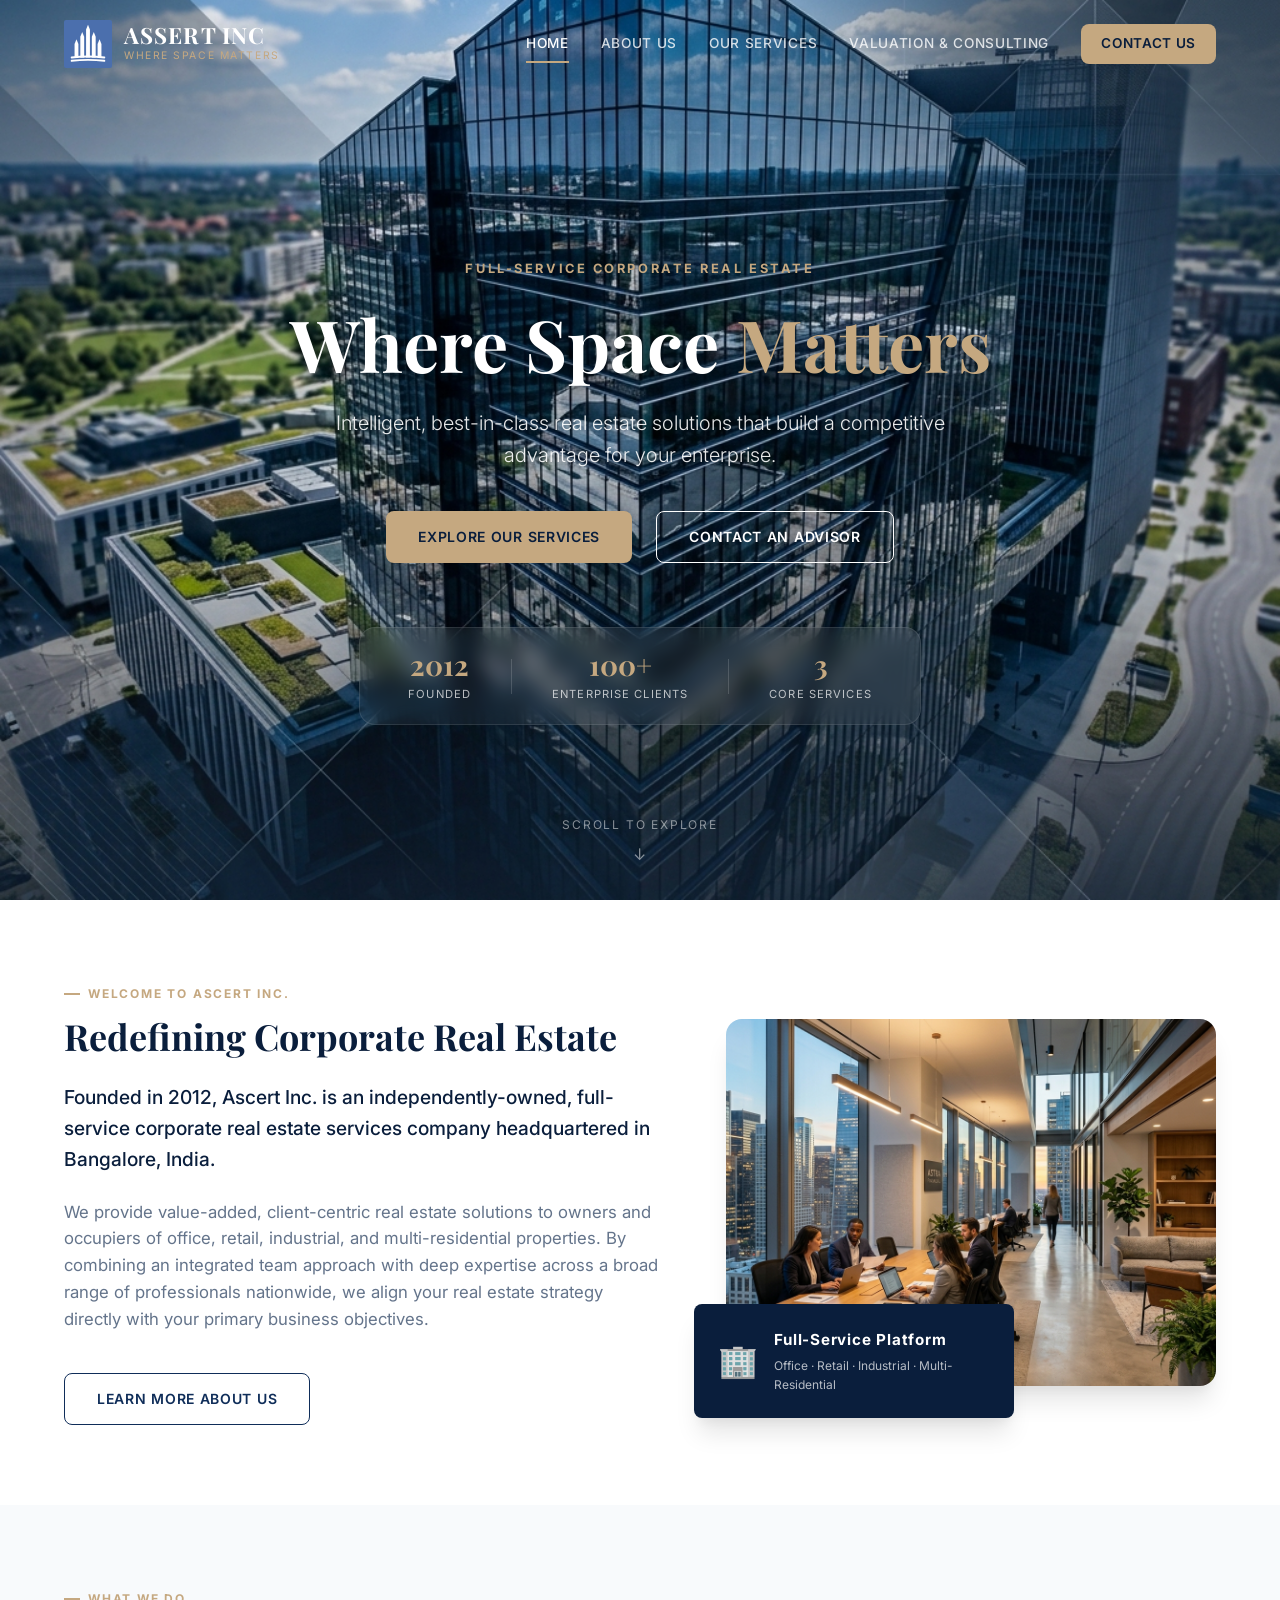
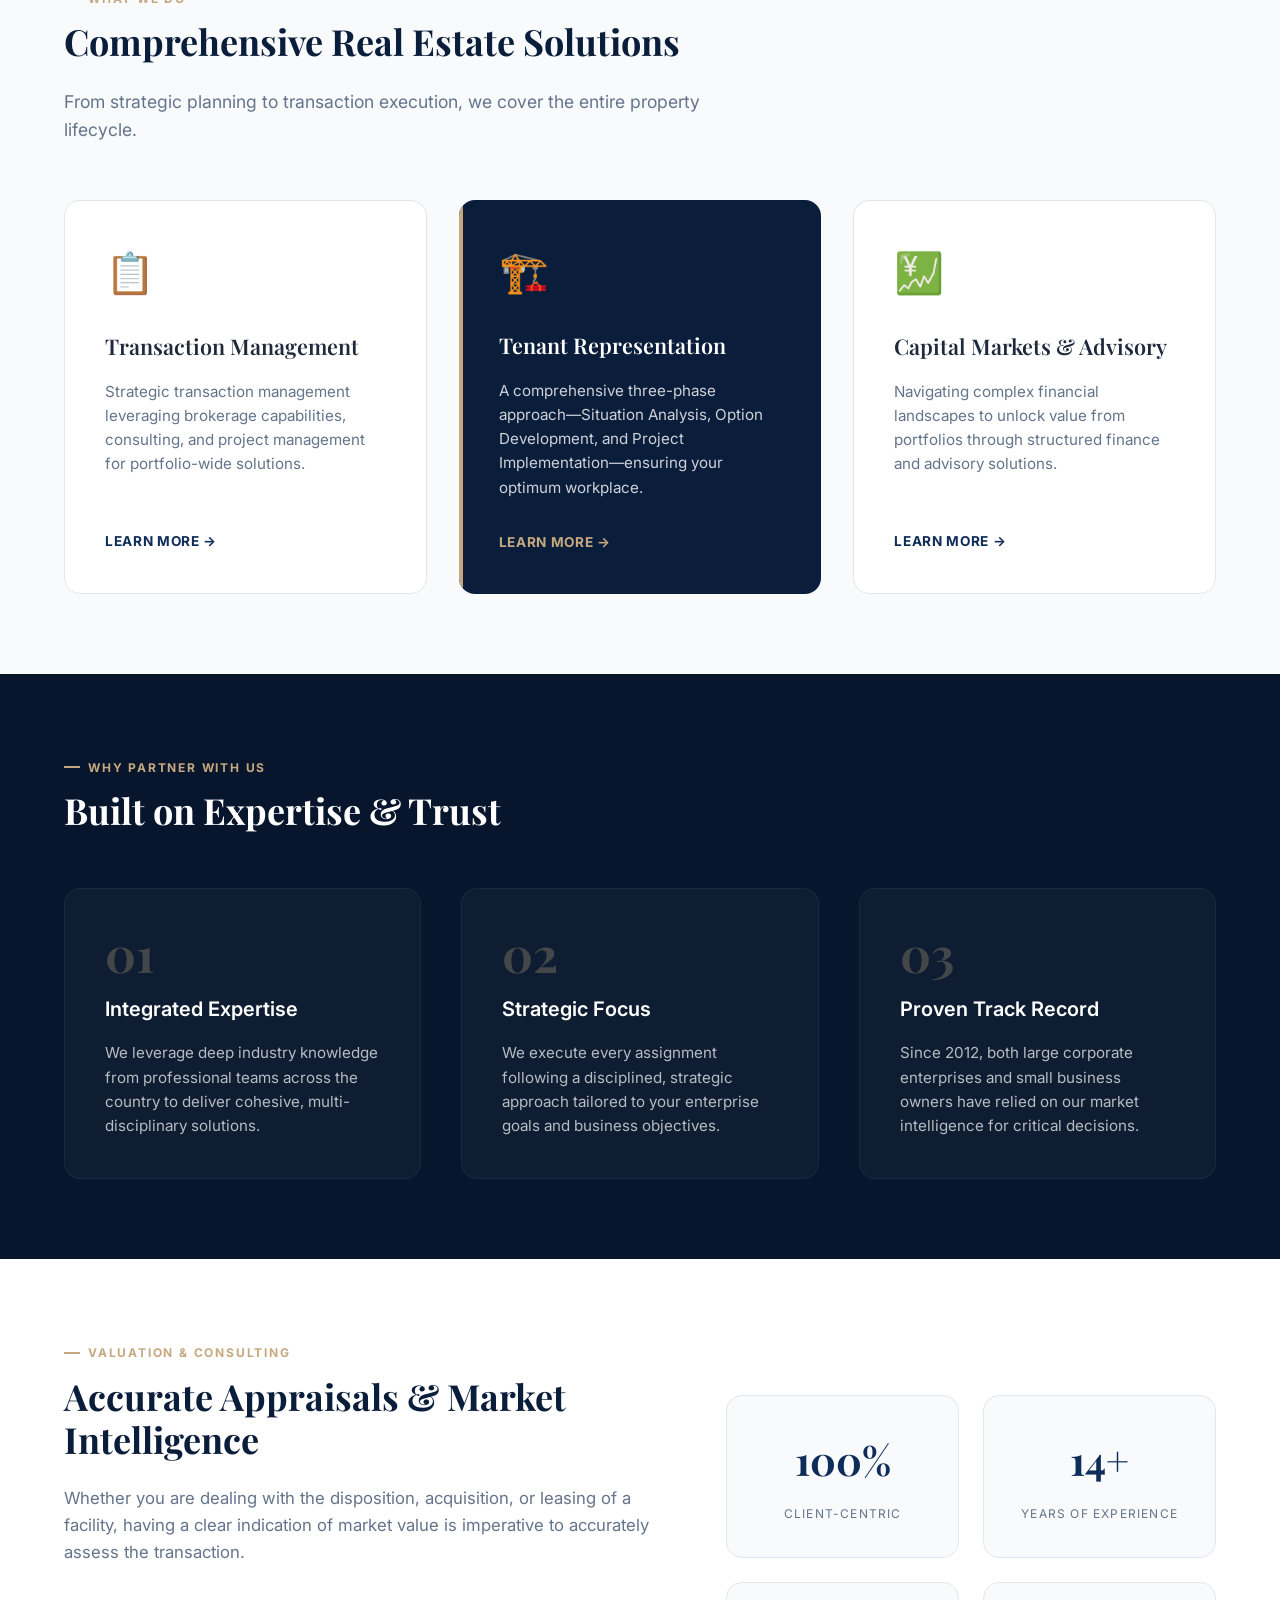
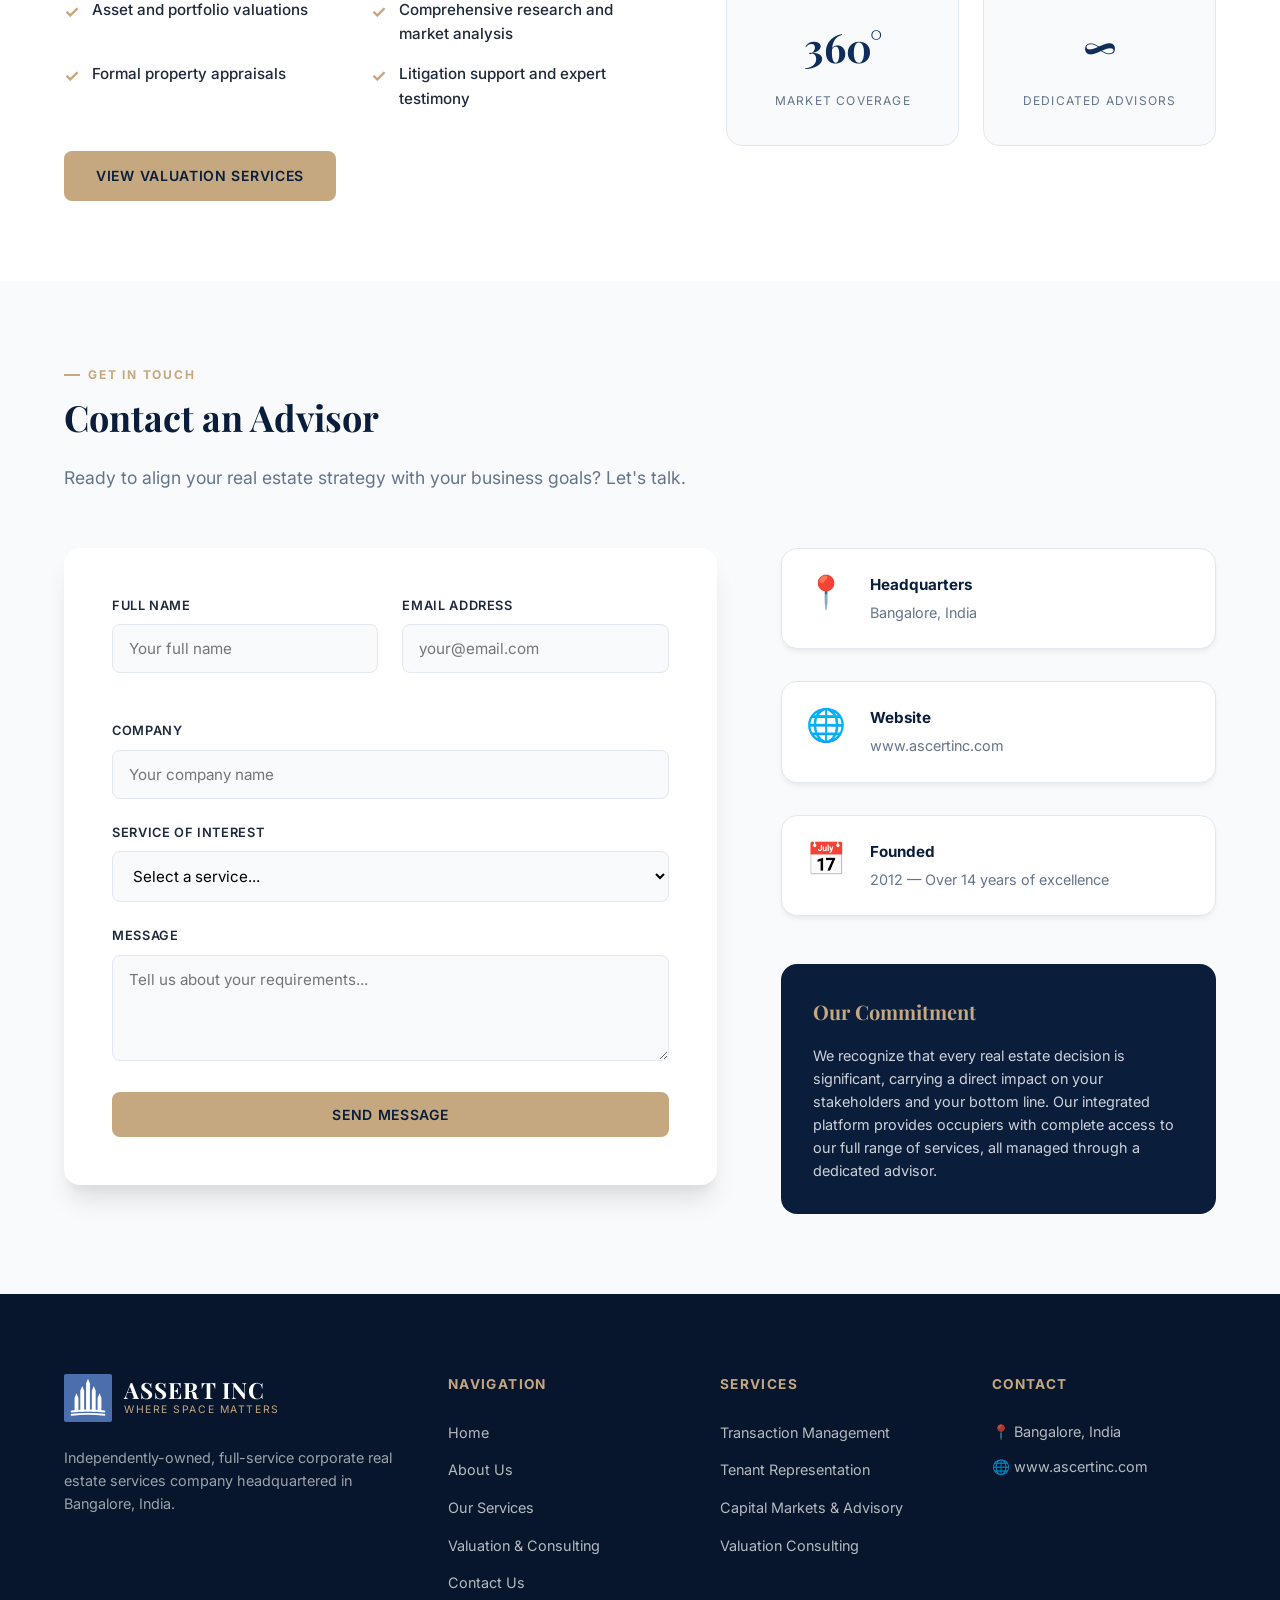
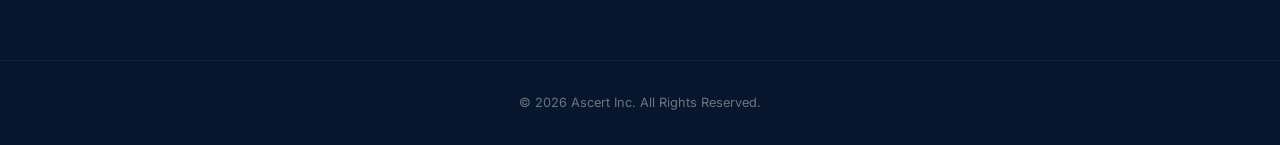
==== index.html @ 70f3fd97 "Add files via upload changes" ====
<!DOCTYPE html>
<html lang="en">
<head>
  <meta charset="UTF-8" />
  <meta name="viewport" content="width=device-width, initial-scale=1.0" />
  <title>Ascert Inc. | Where Space Matters</title>
  <meta name="description" content="Ascert Inc. is an independently-owned, full-service corporate real estate services company headquartered in Bangalore, India. Intelligent, best-in-class solutions for your enterprise." />
  <link rel="preconnect" href="https://fonts.googleapis.com" />
  <link rel="preconnect" href="https://fonts.gstatic.com" crossorigin />
  <link href="https://fonts.googleapis.com/css2?family=Inter:wght@300;400;500;600;700;800&family=Playfair+Display:wght@600;700&display=swap" rel="stylesheet" />
  <link rel="stylesheet" href="style.css" />
</head>
<body>

  <!-- ===== NAVBAR ===== -->
  <header class="navbar" id="navbar">
    <div class="nav-container">
      <a href="index.html" class="nav-logo">
        <div class="logo-icon">
          <svg viewBox="0 0 100 100" fill="none" xmlns="http://www.w3.org/2000/svg">
            <rect x="0" y="0" width="100" height="100" fill="#4B6FAD" rx="4"/>
            <path d="M 22,78 L 22,50 L 26,40 L 30,50 L 30,78 Z" fill="#FFFFFF" />
            <path d="M 34,78 L 34,35 L 38,25 L 42,35 L 42,78 Z" fill="#FFFFFF" />
            <path d="M 46,78 L 46,20 L 50,10 L 54,20 L 54,78 Z" fill="#FFFFFF" />
            <path d="M 58,78 L 58,35 L 62,25 L 66,35 L 66,78 Z" fill="#FFFFFF" />
            <path d="M 70,78 L 70,50 L 74,40 L 78,50 L 78,78 Z" fill="#FFFFFF" />
            <path d="M 16,78 Q 50,74 84,78" stroke="#FFFFFF" stroke-width="4" stroke-linecap="round" />
            <path d="M 16,85 Q 50,81 84,85" stroke="#FFFFFF" stroke-width="4" stroke-linecap="round" />
          </svg>
        </div>
        <div class="logo-text">
          <span class="logo-name">ASSERT INC</span>
          <span class="logo-tagline">Where Space Matters</span>
        </div>
      </a>

      <nav class="nav-links" id="nav-links">
        <a href="index.html" class="nav-link active">Home</a>
        <a href="about.html" class="nav-link">About Us</a>
        <a href="services.html" class="nav-link">Our Services</a>
        <a href="valuation.html" class="nav-link">Valuation & Consulting</a>
        <a href="#contact" class="nav-link nav-cta">Contact Us</a>
      </nav>

      <button class="hamburger" id="hamburger" aria-label="Toggle menu">
        <span></span><span></span><span></span>
      </button>
    </div>
  </header>

  <!-- ===== HERO ===== -->
  <section class="hero" id="home">
    <div class="hero-bg">
      <img src="hero_bg.png" alt="Modern office building" class="hero-img" />
      <div class="hero-overlay"></div>
    </div>
    <div class="hero-content">
      <span class="hero-badge">Full-Service Corporate Real Estate</span>
      <h1 class="hero-headline">Where Space <span class="accent">Matters</span></h1>
      <p class="hero-sub">Intelligent, best-in-class real estate solutions that build a competitive advantage for your enterprise.</p>
      <div class="hero-actions">
        <a href="services.html" class="btn btn-primary">Explore Our Services</a>
        <a href="#contact" class="btn btn-ghost">Contact an Advisor</a>
      </div>
      <div class="hero-stats">
        <div class="stat"><span class="stat-num">2012</span><span class="stat-label">Founded</span></div>
        <div class="stat-divider"></div>
        <div class="stat"><span class="stat-num">100+</span><span class="stat-label">Enterprise Clients</span></div>
        <div class="stat-divider"></div>
        <div class="stat"><span class="stat-num">3</span><span class="stat-label">Core Services</span></div>
      </div>
    </div>
    <div class="hero-scroll-indicator">
      <span>Scroll to explore</span>
      <div class="scroll-arrow">↓</div>
    </div>
  </section>

  <!-- ===== WELCOME STRIP ===== -->
  <section class="welcome-strip">
    <div class="container">
      <div class="welcome-grid">
        <div class="welcome-text">
          <span class="section-badge">Welcome to Ascert Inc.</span>
          <h2 class="section-title">Redefining Corporate Real Estate</h2>
          <p>Founded in 2012, Ascert Inc. is an independently-owned, full-service corporate real estate services company headquartered in Bangalore, India.</p>
          <p>We provide value-added, client-centric real estate solutions to owners and occupiers of office, retail, industrial, and multi-residential properties. By combining an integrated team approach with deep expertise across a broad range of professionals nationwide, we align your real estate strategy directly with your primary business objectives.</p>
          <a href="about.html" class="btn btn-outline">Learn More About Us</a>
        </div>
        <div class="welcome-visual">
          <img src="about_bg.png" alt="Premium office workspace" class="welcome-img" />
          <div class="welcome-card">
            <div class="welcome-card-icon">🏢</div>
            <div>
              <strong>Full-Service Platform</strong>
              <p>Office · Retail · Industrial · Multi-Residential</p>
            </div>
          </div>
        </div>
      </div>
    </div>
  </section>

  <!-- ===== SERVICES OVERVIEW ===== -->
  <section class="services-overview">
    <div class="container">
      <div class="section-header">
        <span class="section-badge">What We Do</span>
        <h2 class="section-title">Comprehensive Real Estate Solutions</h2>
        <p class="section-desc">From strategic planning to transaction execution, we cover the entire property lifecycle.</p>
      </div>
      <div class="services-grid">
        <div class="service-card" data-index="1">
          <div class="service-icon">📋</div>
          <h3>Transaction Management</h3>
          <p>Strategic transaction management leveraging brokerage capabilities, consulting, and project management for portfolio-wide solutions.</p>
          <a href="services.html#transaction" class="card-link">Learn More →</a>
        </div>
        <div class="service-card featured" data-index="2">
          <div class="service-icon">🏗️</div>
          <h3>Tenant Representation</h3>
          <p>A comprehensive three-phase approach—Situation Analysis, Option Development, and Project Implementation—ensuring your optimum workplace.</p>
          <a href="services.html#tenant" class="card-link">Learn More →</a>
        </div>
        <div class="service-card" data-index="3">
          <div class="service-icon">💹</div>
          <h3>Capital Markets & Advisory</h3>
          <p>Navigating complex financial landscapes to unlock value from portfolios through structured finance and advisory solutions.</p>
          <a href="services.html#capital" class="card-link">Learn More →</a>
        </div>
      </div>
    </div>
  </section>

  <!-- ===== WHY US ===== -->
  <section class="why-us">
    <div class="container">
      <div class="section-header light">
        <span class="section-badge inverted">Why Partner With Us</span>
        <h2 class="section-title light">Built on Expertise & Trust</h2>
      </div>
      <div class="pillars-grid">
        <div class="pillar">
          <div class="pillar-number">01</div>
          <h3>Integrated Expertise</h3>
          <p>We leverage deep industry knowledge from professional teams across the country to deliver cohesive, multi-disciplinary solutions.</p>
        </div>
        <div class="pillar">
          <div class="pillar-number">02</div>
          <h3>Strategic Focus</h3>
          <p>We execute every assignment following a disciplined, strategic approach tailored to your enterprise goals and business objectives.</p>
        </div>
        <div class="pillar">
          <div class="pillar-number">03</div>
          <h3>Proven Track Record</h3>
          <p>Since 2012, both large corporate enterprises and small business owners have relied on our market intelligence for critical decisions.</p>
        </div>
      </div>
    </div>
  </section>

  <!-- ===== VALUATION TEASER ===== -->
  <section class="valuation-teaser">
    <div class="container">
      <div class="valuation-inner">
        <div class="valuation-content">
          <span class="section-badge">Valuation & Consulting</span>
          <h2 class="section-title">Accurate Appraisals & Market Intelligence</h2>
          <p>Whether you are dealing with the disposition, acquisition, or leasing of a facility, having a clear indication of market value is imperative to accurately assess the transaction.</p>
          <ul class="check-list">
            <li>Asset and portfolio valuations</li>
            <li>Comprehensive research and market analysis</li>
            <li>Formal property appraisals</li>
            <li>Litigation support and expert testimony</li>
          </ul>
          <a href="valuation.html" class="btn btn-primary">View Valuation Services</a>
        </div>
        <div class="valuation-metrics">
          <div class="metric-card"><span class="metric-val">100%</span><span class="metric-lbl">Client-Centric</span></div>
          <div class="metric-card"><span class="metric-val">14+</span><span class="metric-lbl">Years of Experience</span></div>
          <div class="metric-card"><span class="metric-val">360°</span><span class="metric-lbl">Market Coverage</span></div>
          <div class="metric-card"><span class="metric-val">∞</span><span class="metric-lbl">Dedicated Advisors</span></div>
        </div>
      </div>
    </div>
  </section>

  <!-- ===== CONTACT ===== -->
  <section class="contact" id="contact">
    <div class="container">
      <div class="section-header">
        <span class="section-badge">Get In Touch</span>
        <h2 class="section-title">Contact an Advisor</h2>
        <p class="section-desc">Ready to align your real estate strategy with your business goals? Let's talk.</p>
      </div>
      <div class="contact-grid">
        <form class="contact-form" id="contact-form">
          <div class="form-row">
            <div class="form-group">
              <label for="name">Full Name</label>
              <input type="text" id="name" name="name" placeholder="Your full name" required />
            </div>
            <div class="form-group">
              <label for="email">Email Address</label>
              <input type="email" id="email" name="email" placeholder="your@email.com" required />
            </div>
          </div>
          <div class="form-group">
            <label for="company">Company</label>
            <input type="text" id="company" name="company" placeholder="Your company name" />
          </div>
          <div class="form-group">
            <label for="service">Service of Interest</label>
            <select id="service" name="service">
              <option value="">Select a service...</option>
              <option>Transaction Management</option>
              <option>Tenant Representation</option>
              <option>Capital Markets & Advisory</option>
              <option>Valuation & Consulting</option>
            </select>
          </div>
          <div class="form-group">
            <label for="message">Message</label>
            <textarea id="message" name="message" rows="4" placeholder="Tell us about your requirements..."></textarea>
          </div>
          <button type="submit" class="btn btn-primary full-width">Send Message</button>
        </form>
        <div class="contact-info">
          <div class="info-card">
            <div class="info-icon">📍</div>
            <div>
              <strong>Headquarters</strong>
              <p>Bangalore, India</p>
            </div>
          </div>
          <div class="info-card">
            <div class="info-icon">🌐</div>
            <div>
              <strong>Website</strong>
              <p>www.ascertinc.com</p>
            </div>
          </div>
          <div class="info-card">
            <div class="info-icon">📅</div>
            <div>
              <strong>Founded</strong>
              <p>2012 — Over 14 years of excellence</p>
            </div>
          </div>
          <div class="contact-philosophy">
            <h3>Our Commitment</h3>
            <p>We recognize that every real estate decision is significant, carrying a direct impact on your stakeholders and your bottom line. Our integrated platform provides occupiers with complete access to our full range of services, all managed through a dedicated advisor.</p>
          </div>
        </div>
      </div>
    </div>
  </section>

  <!-- ===== FOOTER ===== -->
  <footer class="footer">
    <div class="footer-top">
      <div class="container">
        <div class="footer-grid">
          <div class="footer-brand">
            <div class="nav-logo">
              <div class="logo-icon">
                <svg viewBox="0 0 100 100" fill="none" xmlns="http://www.w3.org/2000/svg">
                  <rect x="0" y="0" width="100" height="100" fill="#4B6FAD" rx="4"/>
                  <path d="M 22,78 L 22,50 L 26,40 L 30,50 L 30,78 Z" fill="#FFFFFF" />
                  <path d="M 34,78 L 34,35 L 38,25 L 42,35 L 42,78 Z" fill="#FFFFFF" />
                  <path d="M 46,78 L 46,20 L 50,10 L 54,20 L 54,78 Z" fill="#FFFFFF" />
                  <path d="M 58,78 L 58,35 L 62,25 L 66,35 L 66,78 Z" fill="#FFFFFF" />
                  <path d="M 70,78 L 70,50 L 74,40 L 78,50 L 78,78 Z" fill="#FFFFFF" />
                  <path d="M 16,78 Q 50,74 84,78" stroke="#FFFFFF" stroke-width="4" stroke-linecap="round" />
                  <path d="M 16,85 Q 50,81 84,85" stroke="#FFFFFF" stroke-width="4" stroke-linecap="round" />
                </svg>
              </div>
              <div class="logo-text">
                <span class="logo-name">ASSERT INC</span>
                <span class="logo-tagline">Where Space Matters</span>
              </div>
            </div>
            <p class="footer-desc">Independently-owned, full-service corporate real estate services company headquartered in Bangalore, India.</p>
          </div>
          <div class="footer-nav">
            <h4>Navigation</h4>
            <ul>
              <li><a href="index.html">Home</a></li>
              <li><a href="about.html">About Us</a></li>
              <li><a href="services.html">Our Services</a></li>
              <li><a href="valuation.html">Valuation & Consulting</a></li>
              <li><a href="#contact">Contact Us</a></li>
            </ul>
          </div>
          <div class="footer-services">
            <h4>Services</h4>
            <ul>
              <li><a href="services.html#transaction">Transaction Management</a></li>
              <li><a href="services.html#tenant">Tenant Representation</a></li>
              <li><a href="services.html#capital">Capital Markets & Advisory</a></li>
              <li><a href="valuation.html">Valuation Consulting</a></li>
            </ul>
          </div>
          <div class="footer-contact">
            <h4>Contact</h4>
            <p>📍 Bangalore, India</p>
            <p>🌐 www.ascertinc.com</p>
          </div>
        </div>
      </div>
    </div>
    <div class="footer-bottom">
      <div class="container">
        <p>© 2026 Ascert Inc. All Rights Reserved.</p>
      </div>
    </div>
  </footer>

  <script src="script.js"></script>
</body>
</html>
---- style.css ----
/* ==========================================================================
   ASCERT INC. - CSS DESIGN SYSTEM & LAYOUT
   ========================================================================== */

/* --- CSS VARIABLES & TOKENS --- */
:root {
  --font-primary: 'Inter', -apple-system, BlinkMacSystemFont, 'Segoe UI', Roboto, sans-serif;
  --font-secondary: 'Playfair Display', Georgia, serif;
  
  /* Color Palette */
  --color-primary: #0F2D59;       /* Deep Trust Navy */
  --color-primary-dark: #0A1E3C;  /* Dark Space Navy */
  --color-primary-light: #1A3E70; /* Active Slate Blue */
  --color-accent: #C5A880;        /* Premium Champagne Gold */
  --color-accent-hover: #B4966E;  /* Darker Gold Hover */
  --color-text-dark: #1E293B;     /* Charcoal for High Contrast text */
  --color-text-muted: #64748B;    /* Muted Slate Grey for body text */
  --color-bg-light: #F8FAFC;      /* Clean Off-white */
  --color-bg-dark: #07162C;       /* Ultra-Dark Navy for Footer/Pillars */
  --color-border: #E2E8F0;        /* Soft Divider */
  --color-white: #FFFFFF;
  --color-success: #10B981;
  
  /* Spacing */
  --spacing-xs: 0.5rem;
  --spacing-sm: 1rem;
  --spacing-md: 1.5rem;
  --spacing-lg: 3rem;
  --spacing-xl: 5rem;
  --spacing-xxl: 8rem;
  
  /* Styling Tokens */
  --border-radius: 8px;
  --border-radius-lg: 16px;
  --transition-smooth: all 0.4s cubic-bezier(0.16, 1, 0.3, 1);
  --transition-fast: all 0.2s ease;
  --shadow-sm: 0 4px 6px -1px rgba(0, 0, 0, 0.05), 0 2px 4px -1px rgba(0, 0, 0, 0.03);
  --shadow-md: 0 10px 15px -3px rgba(0, 0, 0, 0.05), 0 4px 6px -2px rgba(0, 0, 0, 0.02);
  --shadow-lg: 0 20px 25px -5px rgba(0, 0, 0, 0.1), 0 10px 10px -5px rgba(0, 0, 0, 0.04);
}

/* --- RESET & BASIC STYLES --- */
*, *::before, *::after {
  box-sizing: border-box;
  margin: 0;
  padding: 0;
}

html {
  scroll-behavior: smooth;
  font-size: 16px;
}

body {
  font-family: var(--font-primary);
  color: var(--color-text-dark);
  background-color: var(--color-white);
  line-height: 1.6;
  -webkit-font-smoothing: antialiased;
  -moz-osx-font-smoothing: grayscale;
}

a {
  color: inherit;
  text-decoration: none;
  transition: var(--transition-fast);
}

img {
  max-width: 100%;
  display: block;
  object-fit: cover;
}

ul, ol {
  list-style: none;
}

button, input, select, textarea {
  font-family: inherit;
  font-size: inherit;
  border: none;
  outline: none;
  background: none;
}

/* --- GLOBAL UTILITIES & REUSABLE LAYOUTS --- */
.container {
  width: 100%;
  max-width: 1200px;
  margin-left: auto;
  margin-right: auto;
  padding-left: 1.5rem;
  padding-right: 1.5rem;
}

.container.narrow {
  max-width: 800px;
}

.section-badge {
  display: inline-block;
  font-size: 0.75rem;
  font-weight: 700;
  text-transform: uppercase;
  letter-spacing: 0.15em;
  color: var(--color-accent);
  margin-bottom: 0.75rem;
  position: relative;
  padding-left: 1.5rem;
}

.section-badge::before {
  content: "";
  position: absolute;
  left: 0;
  top: 50%;
  transform: translateY(-50%);
  width: 1rem;
  height: 2px;
  background-color: var(--color-accent);
}

.section-badge.inverted {
  color: var(--color-accent);
}

.section-badge.inverted::before {
  background-color: var(--color-accent);
}

.section-title {
  font-family: var(--font-secondary);
  font-size: 2.25rem;
  font-weight: 700;
  color: var(--color-primary-dark);
  line-height: 1.2;
  margin-bottom: 1.5rem;
}

.section-title.light {
  color: var(--color-white);
}

.section-desc {
  font-size: 1.1rem;
  color: var(--color-text-muted);
  max-width: 700px;
  margin-bottom: 3rem;
}

.section-header {
  margin-bottom: 3.5rem;
}

.section-header.center {
  text-align: center;
}

.section-header.center .section-badge {
  padding-left: 0;
}

.section-header.center .section-badge::before {
  display: none;
}

/* --- BUTTONS --- */
.btn {
  display: inline-flex;
  align-items: center;
  justify-content: center;
  padding: 0.875rem 2rem;
  font-size: 0.875rem;
  font-weight: 600;
  letter-spacing: 0.05em;
  text-transform: uppercase;
  border-radius: var(--border-radius);
  transition: var(--transition-smooth);
  cursor: pointer;
  white-space: nowrap;
}

.btn-primary {
  background-color: var(--color-accent);
  color: var(--color-primary-dark);
}

.btn-primary:hover {
  background-color: var(--color-accent-hover);
  transform: translateY(-2px);
  box-shadow: 0 4px 12px rgba(197, 168, 128, 0.3);
}

.btn-ghost {
  border: 1px solid var(--color-white);
  color: var(--color-white);
  backdrop-filter: blur(4px);
}

.btn-ghost:hover {
  background-color: var(--color-white);
  color: var(--color-primary-dark);
  transform: translateY(-2px);
}

.btn-outline {
  border: 1px solid var(--color-primary);
  color: var(--color-primary);
}

.btn-outline:hover {
  background-color: var(--color-primary);
  color: var(--color-white);
  transform: translateY(-2px);
}

.btn.full-width {
  width: 100%;
}

/* --- HEADER & NAVIGATION --- */
.navbar {
  position: fixed;
  top: 0;
  left: 0;
  width: 100%;
  z-index: 1000;
  background-color: transparent;
  transition: var(--transition-smooth);
  padding: 1.25rem 0;
}

.navbar.scrolled {
  background-color: rgba(15, 45, 89, 0.95);
  backdrop-filter: blur(10px);
  box-shadow: var(--shadow-md);
  padding: 0.85rem 0;
}

.nav-container {
  display: flex;
  justify-content: space-between;
  align-items: center;
  max-width: 1200px;
  margin: 0 auto;
  padding: 0 1.5rem;
}

.nav-logo {
  display: flex;
  align-items: center;
  gap: 0.75rem;
  color: var(--color-white);
}

.logo-img {
  height: 44px;
  width: auto;
  object-fit: contain;
  display: block;
  transition: var(--transition-smooth);
  border-radius: 4px;
}

.navbar.scrolled .logo-img {
  height: 38px;
}

.logo-icon {
  display: flex;
  align-items: center;
}

.logo-icon svg {
  width: 48px;
  height: 48px;
  display: block;
  transition: var(--transition-smooth);
}

.navbar.scrolled .logo-icon svg {
  width: 40px;
  height: 40px;
}

.logo-text {
  display: flex;
  flex-direction: column;
}

.logo-name {
  font-family: var(--font-secondary);
  font-size: 1.4rem;
  font-weight: 700;
  letter-spacing: 0.05em;
  line-height: 1.1;
}

.logo-tagline {
  font-size: 0.65rem;
  text-transform: uppercase;
  letter-spacing: 0.15em;
  color: var(--color-accent);
}

.nav-links {
  display: flex;
  align-items: center;
  gap: 2rem;
}

.nav-link {
  color: rgba(255, 255, 255, 0.8);
  font-size: 0.85rem;
  font-weight: 500;
  letter-spacing: 0.05em;
  text-transform: uppercase;
  position: relative;
  padding: 0.5rem 0;
}

.nav-link:hover, .nav-link.active {
  color: var(--color-white);
}

.nav-link::after {
  content: "";
  position: absolute;
  bottom: 0;
  left: 0;
  width: 0;
  height: 2px;
  background-color: var(--color-accent);
  transition: var(--transition-fast);
}

.nav-link:hover::after, .nav-link.active::after {
  width: 100%;
}

.nav-link.nav-cta {
  background-color: var(--color-accent);
  color: var(--color-primary-dark);
  padding: 0.6rem 1.25rem;
  border-radius: var(--border-radius);
  font-weight: 600;
  transition: var(--transition-smooth);
}

.nav-link.nav-cta::after {
  display: none;
}

.nav-link.nav-cta:hover {
  background-color: var(--color-accent-hover);
  color: var(--color-primary-dark);
  transform: translateY(-1px);
}

.hamburger {
  display: none;
  flex-direction: column;
  gap: 6px;
  cursor: pointer;
  z-index: 1001;
}

.hamburger span {
  display: block;
  width: 25px;
  height: 2px;
  background-color: var(--color-white);
  transition: var(--transition-fast);
}

/* --- HERO SECTION --- */
.hero {
  position: relative;
  height: 100vh;
  min-height: 700px;
  display: flex;
  align-items: center;
  color: var(--color-white);
  padding-top: 80px;
  overflow: hidden;
}

.hero-bg {
  position: absolute;
  top: 0;
  left: 0;
  width: 100%;
  height: 100%;
  z-index: -2;
}

.hero-img {
  width: 100%;
  height: 100%;
  object-fit: cover;
  animation: slowZoom 20s infinite alternate;
}

.hero-overlay {
  position: absolute;
  top: 0;
  left: 0;
  width: 100%;
  height: 100%;
  background: linear-gradient(135deg, rgba(7, 22, 44, 0.45) 0%, rgba(15, 45, 89, 0.3) 100%);
  z-index: -1;
}

.hero-content {
  max-width: 800px;
  margin: 0 auto;
  padding: 0 1.5rem;
  text-align: center;
  z-index: 2;
}

.hero-badge {
  display: inline-block;
  font-size: 0.8rem;
  font-weight: 700;
  text-transform: uppercase;
  letter-spacing: 0.2em;
  color: var(--color-accent);
  margin-bottom: 1.5rem;
  animation: fadeInUp 1s ease forwards;
}

.hero-headline {
  font-family: var(--font-secondary);
  font-size: 4.5rem;
  font-weight: 700;
  line-height: 1.1;
  margin-bottom: 1.5rem;
  animation: fadeInUp 1s ease 0.2s forwards;
  opacity: 0;
  text-shadow: 0 4px 12px rgba(0, 0, 0, 0.5);
}

.hero-headline .accent {
  color: var(--color-accent);
}

.hero-sub {
  font-size: 1.25rem;
  font-weight: 300;
  line-height: 1.6;
  max-width: 650px;
  margin: 0 auto 2.5rem;
  color: rgba(255, 255, 255, 0.9);
  animation: fadeInUp 1s ease 0.4s forwards;
  opacity: 0;
  text-shadow: 0 2px 8px rgba(0, 0, 0, 0.5);
}

.hero-actions {
  display: flex;
  gap: 1.5rem;
  justify-content: center;
  animation: fadeInUp 1s ease 0.6s forwards;
  opacity: 0;
  margin-bottom: 4rem;
}

.hero-stats {
  display: inline-flex;
  align-items: center;
  gap: 2.5rem;
  background-color: rgba(255, 255, 255, 0.05);
  border: 1px solid rgba(255, 255, 255, 0.1);
  padding: 1.25rem 3rem;
  border-radius: var(--border-radius-lg);
  backdrop-filter: blur(10px);
  animation: fadeInUp 1s ease 0.8s forwards;
  opacity: 0;
}

.stat {
  display: flex;
  flex-direction: column;
  align-items: center;
}

.stat-num {
  font-family: var(--font-secondary);
  font-size: 1.75rem;
  font-weight: 700;
  color: var(--color-accent);
  line-height: 1.2;
}

.stat-label {
  font-size: 0.7rem;
  text-transform: uppercase;
  letter-spacing: 0.1em;
  color: rgba(255, 255, 255, 0.7);
  margin-top: 0.25rem;
}

.stat-divider {
  width: 1px;
  height: 35px;
  background-color: rgba(255, 255, 255, 0.15);
}

.hero-scroll-indicator {
  position: absolute;
  bottom: 2rem;
  left: 50%;
  transform: translateX(-50%);
  display: flex;
  flex-direction: column;
  align-items: center;
  gap: 0.5rem;
  font-size: 0.75rem;
  text-transform: uppercase;
  letter-spacing: 0.15em;
  color: rgba(255, 255, 255, 0.5);
  z-index: 2;
}

.scroll-arrow {
  animation: bounce 2s infinite;
  font-size: 1rem;
}

/* --- WELCOME / INTRODUCTION STRIP --- */
.welcome-strip {
  padding: var(--spacing-xl) 0;
  background-color: var(--color-white);
  position: relative;
  overflow: hidden;
}

.welcome-grid {
  display: grid;
  grid-template-columns: 1.1fr 0.9fr;
  gap: 4rem;
  align-items: center;
}

.welcome-text p {
  font-size: 1.05rem;
  color: var(--color-text-muted);
  margin-bottom: 1.5rem;
}

.welcome-text p:first-of-type {
  font-size: 1.2rem;
  color: var(--color-primary-dark);
  font-weight: 500;
  line-height: 1.6;
}

.welcome-text .btn {
  margin-top: 1rem;
}

.welcome-visual {
  position: relative;
  border-radius: var(--border-radius-lg);
  overflow: visible;
  box-shadow: var(--shadow-lg);
}

.welcome-img {
  width: 100%;
  border-radius: var(--border-radius-lg);
  aspect-ratio: 4/3;
  object-fit: cover;
}

.welcome-card {
  position: absolute;
  bottom: -2rem;
  left: -2rem;
  background-color: var(--color-primary-dark);
  color: var(--color-white);
  padding: 1.5rem;
  border-radius: var(--border-radius);
  display: flex;
  align-items: center;
  gap: 1rem;
  box-shadow: var(--shadow-lg);
  max-width: 320px;
}

.welcome-card-icon {
  font-size: 2rem;
  color: var(--color-accent);
}

.welcome-card strong {
  display: block;
  font-size: 0.95rem;
  letter-spacing: 0.05em;
  margin-bottom: 0.25rem;
}

.welcome-card p {
  font-size: 0.75rem;
  color: rgba(255, 255, 255, 0.7);
}

/* --- SERVICES OVERVIEW SECTION --- */
.services-overview {
  padding: var(--spacing-xl) 0;
  background-color: var(--color-bg-light);
}

.services-grid {
  display: grid;
  grid-template-columns: repeat(3, 1fr);
  gap: 2rem;
}

.service-card {
  background-color: var(--color-white);
  border: 1px solid var(--color-border);
  border-radius: var(--border-radius-lg);
  padding: 2.5rem;
  transition: var(--transition-smooth);
  position: relative;
  overflow: hidden;
  display: flex;
  flex-direction: column;
}

.service-card::before {
  content: "";
  position: absolute;
  top: 0;
  left: 0;
  width: 4px;
  height: 100%;
  background-color: var(--color-accent);
  transform: scaleY(0);
  transition: var(--transition-smooth);
  transform-origin: bottom;
}

.service-card:hover {
  transform: translateY(-10px);
  box-shadow: var(--shadow-lg);
  border-color: transparent;
}

.service-card:hover::before {
  transform: scaleY(1);
}

.service-card.featured {
  background-color: var(--color-primary-dark);
  color: var(--color-white);
  border: none;
}

.service-card.featured::before {
  background-color: var(--color-accent);
  transform: scaleY(1);
}

.service-card.featured:hover {
  background-color: var(--color-primary);
}

.service-icon {
  font-size: 2.5rem;
  margin-bottom: 1.5rem;
}

.service-card h3 {
  font-size: 1.35rem;
  font-family: var(--font-secondary);
  font-weight: 600;
  margin-bottom: 1rem;
}

.service-card.featured h3 {
  color: var(--color-white);
}

.service-card p {
  color: var(--color-text-muted);
  font-size: 0.95rem;
  margin-bottom: 2rem;
  flex-grow: 1;
}

.service-card.featured p {
  color: rgba(255, 255, 255, 0.8);
}

.card-link {
  font-size: 0.85rem;
  font-weight: 700;
  letter-spacing: 0.05em;
  text-transform: uppercase;
  color: var(--color-primary);
  display: inline-flex;
  align-items: center;
}

.service-card.featured .card-link {
  color: var(--color-accent);
}

.service-card:hover .card-link {
  color: var(--color-accent-hover);
}

/* --- WHY PARTNER WITH US PILLARS --- */
.why-us {
  padding: var(--spacing-xl) 0;
  background-color: var(--color-bg-dark);
  color: var(--color-white);
}

.pillars-grid {
  display: grid;
  grid-template-columns: repeat(3, 1fr);
  gap: 2.5rem;
}

.pillar {
  position: relative;
  padding: 2.5rem;
  background-color: rgba(255, 255, 255, 0.03);
  border: 1px solid rgba(255, 255, 255, 0.05);
  border-radius: var(--border-radius-lg);
  transition: var(--transition-smooth);
}

.pillar.light {
  background-color: var(--color-bg-light);
  border-color: var(--color-border);
  color: var(--color-text-dark);
}

.pillar:hover {
  transform: translateY(-5px);
  background-color: rgba(255, 255, 255, 0.06);
  border-color: rgba(255, 255, 255, 0.1);
}

.pillar.light:hover {
  background-color: var(--color-white);
  border-color: var(--color-accent);
  box-shadow: var(--shadow-lg);
}

.pillar-number {
  font-family: var(--font-secondary);
  font-size: 3rem;
  font-weight: 700;
  color: rgba(197, 168, 128, 0.3);
  line-height: 1;
  margin-bottom: 1rem;
}

.pillar h3 {
  font-size: 1.25rem;
  font-family: var(--font-primary);
  font-weight: 600;
  margin-bottom: 1rem;
}

.pillar.light h3 {
  color: var(--color-primary-dark);
}

.pillar p {
  color: rgba(255, 255, 255, 0.7);
  font-size: 0.95rem;
  line-height: 1.6;
}

.pillar.light p {
  color: var(--color-text-muted);
}

/* --- VALUATION TEASER SECTION --- */
.valuation-teaser {
  padding: var(--spacing-xl) 0;
  background-color: var(--color-white);
}

.valuation-inner {
  display: grid;
  grid-template-columns: 1.1fr 0.9fr;
  gap: 4rem;
  align-items: center;
}

.valuation-content .section-title {
  margin-bottom: 1.5rem;
}

.valuation-content p {
  font-size: 1.05rem;
  color: var(--color-text-muted);
  margin-bottom: 2rem;
}

.check-list {
  display: grid;
  grid-template-columns: repeat(2, 1fr);
  gap: 1rem;
  margin-bottom: 2.5rem;
}

.check-list li {
  font-size: 0.95rem;
  font-weight: 500;
  color: var(--color-text-dark);
  position: relative;
  padding-left: 1.75rem;
}

.check-list li::before {
  content: "✓";
  position: absolute;
  left: 0;
  color: var(--color-accent);
  font-weight: 700;
  font-size: 1.1rem;
}

.valuation-metrics {
  display: grid;
  grid-template-columns: repeat(2, 1fr);
  gap: 1.5rem;
}

.metric-card {
  background-color: var(--color-bg-light);
  border: 1px solid var(--color-border);
  padding: 2rem;
  border-radius: var(--border-radius-lg);
  text-align: center;
  transition: var(--transition-smooth);
}

.metric-card:hover {
  transform: scale(1.03);
  border-color: var(--color-accent);
  box-shadow: var(--shadow-md);
}

.metric-val {
  display: block;
  font-family: var(--font-secondary);
  font-size: 2.5rem;
  font-weight: 700;
  color: var(--color-primary);
  margin-bottom: 0.5rem;
}

.metric-lbl {
  font-size: 0.75rem;
  text-transform: uppercase;
  letter-spacing: 0.1em;
  color: var(--color-text-muted);
}

/* --- CONTACT SECTION --- */
.contact {
  padding: var(--spacing-xl) 0;
  background-color: var(--color-bg-light);
}

.contact-grid {
  display: grid;
  grid-template-columns: 1.2fr 0.8fr;
  gap: 4rem;
  align-items: start;
}

.contact-form {
  background-color: var(--color-white);
  padding: 3rem;
  border-radius: var(--border-radius-lg);
  box-shadow: var(--shadow-lg);
}

.form-row {
  display: grid;
  grid-template-columns: repeat(2, 1fr);
  gap: 1.5rem;
  margin-bottom: 1.5rem;
}

.form-group {
  margin-bottom: 1.5rem;
}

.form-group label {
  display: block;
  font-size: 0.8rem;
  font-weight: 600;
  text-transform: uppercase;
  letter-spacing: 0.05em;
  color: var(--color-text-dark);
  margin-bottom: 0.5rem;
}

.form-group input, 
.form-group select, 
.form-group textarea {
  width: 100%;
  padding: 0.875rem 1rem;
  background-color: var(--color-bg-light);
  border: 1px solid var(--color-border);
  border-radius: var(--border-radius);
  font-size: 0.95rem;
  transition: var(--transition-fast);
}

.form-group input:focus, 
.form-group select:focus, 
.form-group textarea:focus {
  border-color: var(--color-accent);
  background-color: var(--color-white);
  box-shadow: 0 0 0 3px rgba(197, 168, 128, 0.1);
}

.contact-info {
  display: flex;
  flex-direction: column;
  gap: 2rem;
}

.info-card {
  display: flex;
  gap: 1.5rem;
  background-color: var(--color-white);
  padding: 1.5rem;
  border-radius: var(--border-radius-lg);
  box-shadow: var(--shadow-sm);
  border: 1px solid var(--color-border);
}

.info-icon {
  font-size: 2rem;
  line-height: 1.2;
}

.info-card strong {
  display: block;
  font-size: 0.95rem;
  color: var(--color-primary-dark);
  margin-bottom: 0.25rem;
}

.info-card p {
  font-size: 0.9rem;
  color: var(--color-text-muted);
}

.contact-philosophy {
  background-color: var(--color-primary-dark);
  color: var(--color-white);
  padding: 2rem;
  border-radius: var(--border-radius-lg);
  margin-top: 1rem;
}

.contact-philosophy h3 {
  font-family: var(--font-secondary);
  font-size: 1.25rem;
  color: var(--color-accent);
  margin-bottom: 1rem;
}

.contact-philosophy p {
  font-size: 0.9rem;
  color: rgba(255, 255, 255, 0.8);
  line-height: 1.6;
}

/* --- PAGE HERO & GENERAL INNER PAGES --- */
.page-hero {
  position: relative;
  height: 45vh;
  min-height: 350px;
  display: flex;
  align-items: center;
  color: var(--color-white);
  padding-top: 80px;
  overflow: hidden;
}

.page-hero-bg {
  position: absolute;
  top: 0;
  left: 0;
  width: 100%;
  height: 100%;
  z-index: -2;
}

.page-hero-bg img {
  width: 100%;
  height: 100%;
  object-fit: cover;
}

.page-hero-content {
  max-width: 800px;
  margin: 0 auto;
  padding: 0 1.5rem;
  text-align: center;
  z-index: 2;
}

.page-hero h1 {
  font-family: var(--font-secondary);
  font-size: 3.5rem;
  font-weight: 700;
  margin-bottom: 1rem;
  line-height: 1.2;
}

.page-hero h1 .accent {
  color: var(--color-accent);
}

.page-hero p {
  font-size: 1.15rem;
  color: rgba(255, 255, 255, 0.9);
  max-width: 600px;
  margin: 0 auto;
}

.page-section {
  padding: var(--spacing-xl) 0;
}

.two-col {
  display: grid;
  grid-template-columns: 1fr 1fr;
  gap: 4rem;
  align-items: center;
}

.col-content p {
  font-size: 1.05rem;
  color: var(--color-text-muted);
  margin-bottom: 1.5rem;
}

.col-content p:first-of-type {
  font-size: 1.15rem;
  color: var(--color-primary-dark);
  font-weight: 500;
}

/* --- ABOUT US SPECIFIC --- */
.timeline {
  display: flex;
  flex-direction: column;
  gap: 2rem;
  position: relative;
  padding-left: 2rem;
}

.timeline::before {
  content: "";
  position: absolute;
  left: 7px;
  top: 0;
  bottom: 0;
  width: 2px;
  background-color: var(--color-border);
}

.timeline-item {
  position: relative;
}

.timeline-item::before {
  content: "";
  position: absolute;
  left: -2rem;
  top: 0.5rem;
  width: 16px;
  height: 16px;
  border-radius: 50%;
  background-color: var(--color-accent);
  border: 4px solid var(--color-white);
  z-index: 2;
}

.tl-year {
  font-family: var(--font-secondary);
  font-size: 1.25rem;
  font-weight: 700;
  color: var(--color-primary);
  margin-bottom: 0.25rem;
}

.tl-content strong {
  display: block;
  font-size: 0.95rem;
  color: var(--color-text-dark);
  margin-bottom: 0.25rem;
}

.tl-content p {
  font-size: 0.85rem;
  color: var(--color-text-muted);
}

.philosophy-section {
  background-color: var(--color-bg-dark);
  padding: var(--spacing-xl) 0;
  color: var(--color-white);
  text-align: center;
}

.philosophy-inner {
  max-width: 800px;
  margin: 0 auto;
}

.philosophy-text {
  font-size: 1.2rem;
  line-height: 1.8;
  color: rgba(255, 255, 255, 0.9);
  margin-bottom: 2.5rem;
}

.philosophy-quote {
  font-family: var(--font-secondary);
  font-size: 1.5rem;
  font-style: italic;
  color: var(--color-accent);
}

.cta-band {
  background: linear-gradient(135deg, var(--color-primary-dark) 0%, var(--color-primary) 100%);
  color: var(--color-white);
  text-align: center;
  padding: var(--spacing-lg) 0;
}

.cta-band h2 {
  font-family: var(--font-secondary);
  font-size: 2.25rem;
  margin-bottom: 1rem;
}

.cta-band p {
  color: rgba(255, 255, 255, 0.8);
  font-size: 1.05rem;
  max-width: 600px;
  margin: 0 auto 2rem;
}

.cta-actions {
  display: flex;
  gap: 1.5rem;
  justify-content: center;
}

/* --- SERVICES DETAIL PAGE --- */
.service-detail {
  padding: var(--spacing-xl) 0;
  border-bottom: 1px solid var(--color-border);
}

.service-detail.alt {
  background-color: var(--color-bg-light);
}

.service-detail-inner {
  max-width: 900px;
  margin: 0 auto;
}

.service-detail-header {
  display: flex;
  align-items: flex-start;
  gap: 1.5rem;
  margin-bottom: 2rem;
}

.service-num {
  font-family: var(--font-secondary);
  font-size: 3.5rem;
  font-weight: 700;
  color: var(--color-accent);
  line-height: 1;
}

.service-lead {
  font-size: 1.25rem;
  font-weight: 500;
  color: var(--color-primary-dark);
  line-height: 1.6;
  margin-bottom: 2rem;
}

.capabilities-title {
  font-size: 1.1rem;
  font-weight: 700;
  text-transform: uppercase;
  letter-spacing: 0.1em;
  color: var(--color-primary);
  margin: 2.5rem 0 1.5rem;
}

.capabilities-grid {
  display: grid;
  grid-template-columns: repeat(2, 1fr);
  gap: 1.25rem;
}

.cap-item {
  display: flex;
  align-items: center;
  gap: 0.75rem;
  font-size: 0.95rem;
  font-weight: 500;
}

.cap-dot {
  width: 6px;
  height: 6px;
  border-radius: 50%;
  background-color: var(--color-accent);
}

.phases-grid {
  display: grid;
  grid-template-columns: repeat(3, 1fr);
  gap: 2rem;
  margin-top: 3rem;
}

.phase-card {
  background-color: var(--color-white);
  border: 1px solid var(--color-border);
  padding: 2rem;
  border-radius: var(--border-radius-lg);
  box-shadow: var(--shadow-sm);
  transition: var(--transition-smooth);
}

.phase-card:hover {
  transform: translateY(-5px);
  border-color: var(--color-accent);
  box-shadow: var(--shadow-lg);
}

.phase-label {
  display: inline-block;
  font-size: 0.7rem;
  font-weight: 700;
  text-transform: uppercase;
  letter-spacing: 0.1em;
  color: var(--color-accent);
  margin-bottom: 1rem;
}

.phase-card h3 {
  font-family: var(--font-secondary);
  font-size: 1.2rem;
  font-weight: 600;
  color: var(--color-primary-dark);
  margin-bottom: 1rem;
}

.phase-card p {
  font-size: 0.85rem;
  color: var(--color-text-muted);
  line-height: 1.6;
}

/* --- VALUATION & CONSULTING PAGE SPECIFIC --- */
.val-services {
  padding: var(--spacing-xl) 0;
  background-color: var(--color-bg-light);
}

.val-grid {
  display: grid;
  grid-template-columns: repeat(3, 1fr);
  gap: 2rem;
}

.val-card {
  background-color: var(--color-white);
  border: 1px solid var(--color-border);
  padding: 2.5rem;
  border-radius: var(--border-radius-lg);
  transition: var(--transition-smooth);
}

.val-card:hover {
  transform: translateY(-10px);
  border-color: var(--color-accent);
  box-shadow: var(--shadow-lg);
}

.val-icon {
  font-size: 2rem;
  margin-bottom: 1.5rem;
}

.val-card h3 {
  font-family: var(--font-secondary);
  font-size: 1.25rem;
  font-weight: 600;
  color: var(--color-primary-dark);
  margin-bottom: 1rem;
}

.val-card p {
  font-size: 0.9rem;
  color: var(--color-text-muted);
  line-height: 1.6;
}

.process-section {
  padding: var(--spacing-xl) 0;
  background-color: var(--color-primary-dark);
  color: var(--color-white);
}

.process-steps {
  display: flex;
  justify-content: space-between;
  align-items: flex-start;
  gap: 1.5rem;
  margin-top: 3.5rem;
}

.process-step {
  flex: 1;
  text-align: center;
}

.step-num {
  width: 60px;
  height: 60px;
  background-color: rgba(255, 255, 255, 0.05);
  border: 2px solid var(--color-accent);
  border-radius: 50%;
  display: flex;
  align-items: center;
  justify-content: center;
  font-family: var(--font-secondary);
  font-size: 1.5rem;
  font-weight: 700;
  color: var(--color-accent);
  margin: 0 auto 1.5rem;
}

.process-step h3 {
  font-size: 1.1rem;
  font-weight: 600;
  margin-bottom: 0.75rem;
}

.process-step p {
  font-size: 0.85rem;
  color: rgba(255, 255, 255, 0.7);
  line-height: 1.6;
}

.process-arrow {
  font-size: 1.5rem;
  color: rgba(255, 255, 255, 0.2);
  align-self: center;
  margin-top: -30px;
}

.trust-section {
  padding: var(--spacing-lg) 0;
  border-bottom: 1px solid var(--color-border);
}

.trust-grid {
  display: grid;
  grid-template-columns: repeat(4, 1fr);
  gap: 2rem;
  text-align: center;
}

.trust-item {
  display: flex;
  flex-direction: column;
}

.trust-num {
  font-family: var(--font-secondary);
  font-size: 3rem;
  font-weight: 700;
  color: var(--color-primary);
  line-height: 1;
  margin-bottom: 0.5rem;
}

.trust-label {
  font-size: 0.8rem;
  text-transform: uppercase;
  letter-spacing: 0.05em;
  color: var(--color-text-muted);
}

/* --- FOOTER --- */
.footer {
  background-color: var(--color-bg-dark);
  color: var(--color-white);
  padding-top: 5rem;
}

.footer-top {
  border-bottom: 1px solid rgba(255, 255, 255, 0.05);
  padding-bottom: 4rem;
}

.footer-grid {
  display: grid;
  grid-template-columns: 1.5fr 1fr 1fr 1fr;
  gap: 3rem;
}

.footer-brand .nav-logo {
  margin-bottom: 1.5rem;
}

.footer-desc {
  font-size: 0.9rem;
  color: rgba(255, 255, 255, 0.6);
  line-height: 1.6;
}

.footer-grid h4 {
  font-size: 0.85rem;
  font-weight: 700;
  text-transform: uppercase;
  letter-spacing: 0.1em;
  color: var(--color-accent);
  margin-bottom: 1.5rem;
}

.footer-grid ul {
  display: flex;
  flex-direction: column;
  gap: 0.75rem;
}

.footer-grid ul a {
  font-size: 0.9rem;
  color: rgba(255, 255, 255, 0.7);
}

.footer-grid ul a:hover {
  color: var(--color-white);
  padding-left: 4px;
}

.footer-contact p {
  font-size: 0.9rem;
  color: rgba(255, 255, 255, 0.7);
  margin-bottom: 0.75rem;
}

.footer-bottom {
  padding: 2rem 0;
  text-align: center;
  font-size: 0.8rem;
  color: rgba(255, 255, 255, 0.4);
}

/* --- KEYFRAME ANIMATIONS --- */
@keyframes fadeInUp {
  from {
    opacity: 0;
    transform: translateY(20px);
  }
  to {
    opacity: 1;
    transform: translateY(0);
  }
}

@keyframes slowZoom {
  from {
    transform: scale(1);
  }
  to {
    transform: scale(1.08);
  }
}

@keyframes bounce {
  0%, 20%, 50%, 80%, 100% {
    transform: translateY(0);
  }
  40% {
    transform: translateY(-6px);
  }
  60% {
    transform: translateY(-3px);
  }
}

/* --- RESPONSIVE BREAKPOINTS (MEDIA QUERIES) --- */
@media (max-width: 1024px) {
  html {
    font-size: 15px;
  }
  
  .welcome-grid, .valuation-inner, .contact-grid {
    gap: 3rem;
  }
  
  .hero-headline {
    font-size: 3.5rem;
  }
  
  .phases-grid, .process-steps {
    gap: 1.5rem;
  }
}

@media (max-width: 768px) {
  .hamburger {
    display: flex;
  }
  
  .nav-links {
    position: fixed;
    top: 0;
    right: -100%;
    width: 280px;
    height: 100vh;
    background-color: var(--color-primary-dark);
    flex-direction: column;
    align-items: flex-start;
    padding: 6rem 2.5rem 2.5rem;
    gap: 2rem;
    box-shadow: -5px 0 25px rgba(0,0,0,0.25);
    transition: var(--transition-smooth);
    z-index: 1000;
  }
  
  .nav-links.active {
    right: 0;
  }
  
  .nav-link {
    font-size: 1.1rem;
    width: 100%;
  }
  
  .nav-link.nav-cta {
    text-align: center;
    width: 100%;
    margin-top: 1rem;
  }
  
  .welcome-grid, .valuation-inner, .contact-grid, .two-col {
    grid-template-columns: 1fr;
    gap: 3rem;
  }
  
  .welcome-visual {
    order: -1;
  }
  
  .welcome-card {
    left: 1rem;
    bottom: -1rem;
  }
  
  .services-grid, .pillars-grid, .val-grid, .trust-grid {
    grid-template-columns: 1fr;
  }
  
  .process-steps {
    flex-direction: column;
    align-items: center;
    gap: 2.5rem;
  }
  
  .process-arrow {
    display: none;
  }
  
  .footer-grid {
    grid-template-columns: 1fr;
    gap: 2.5rem;
  }
  
  .hero-headline {
    font-size: 2.75rem;
  }
  
  .hero-stats {
    padding: 1rem 1.5rem;
    gap: 1.5rem;
  }
  
  .form-row {
    grid-template-columns: 1fr;
    gap: 0;
  }
  
  .capabilities-grid {
    grid-template-columns: 1fr;
  }
}
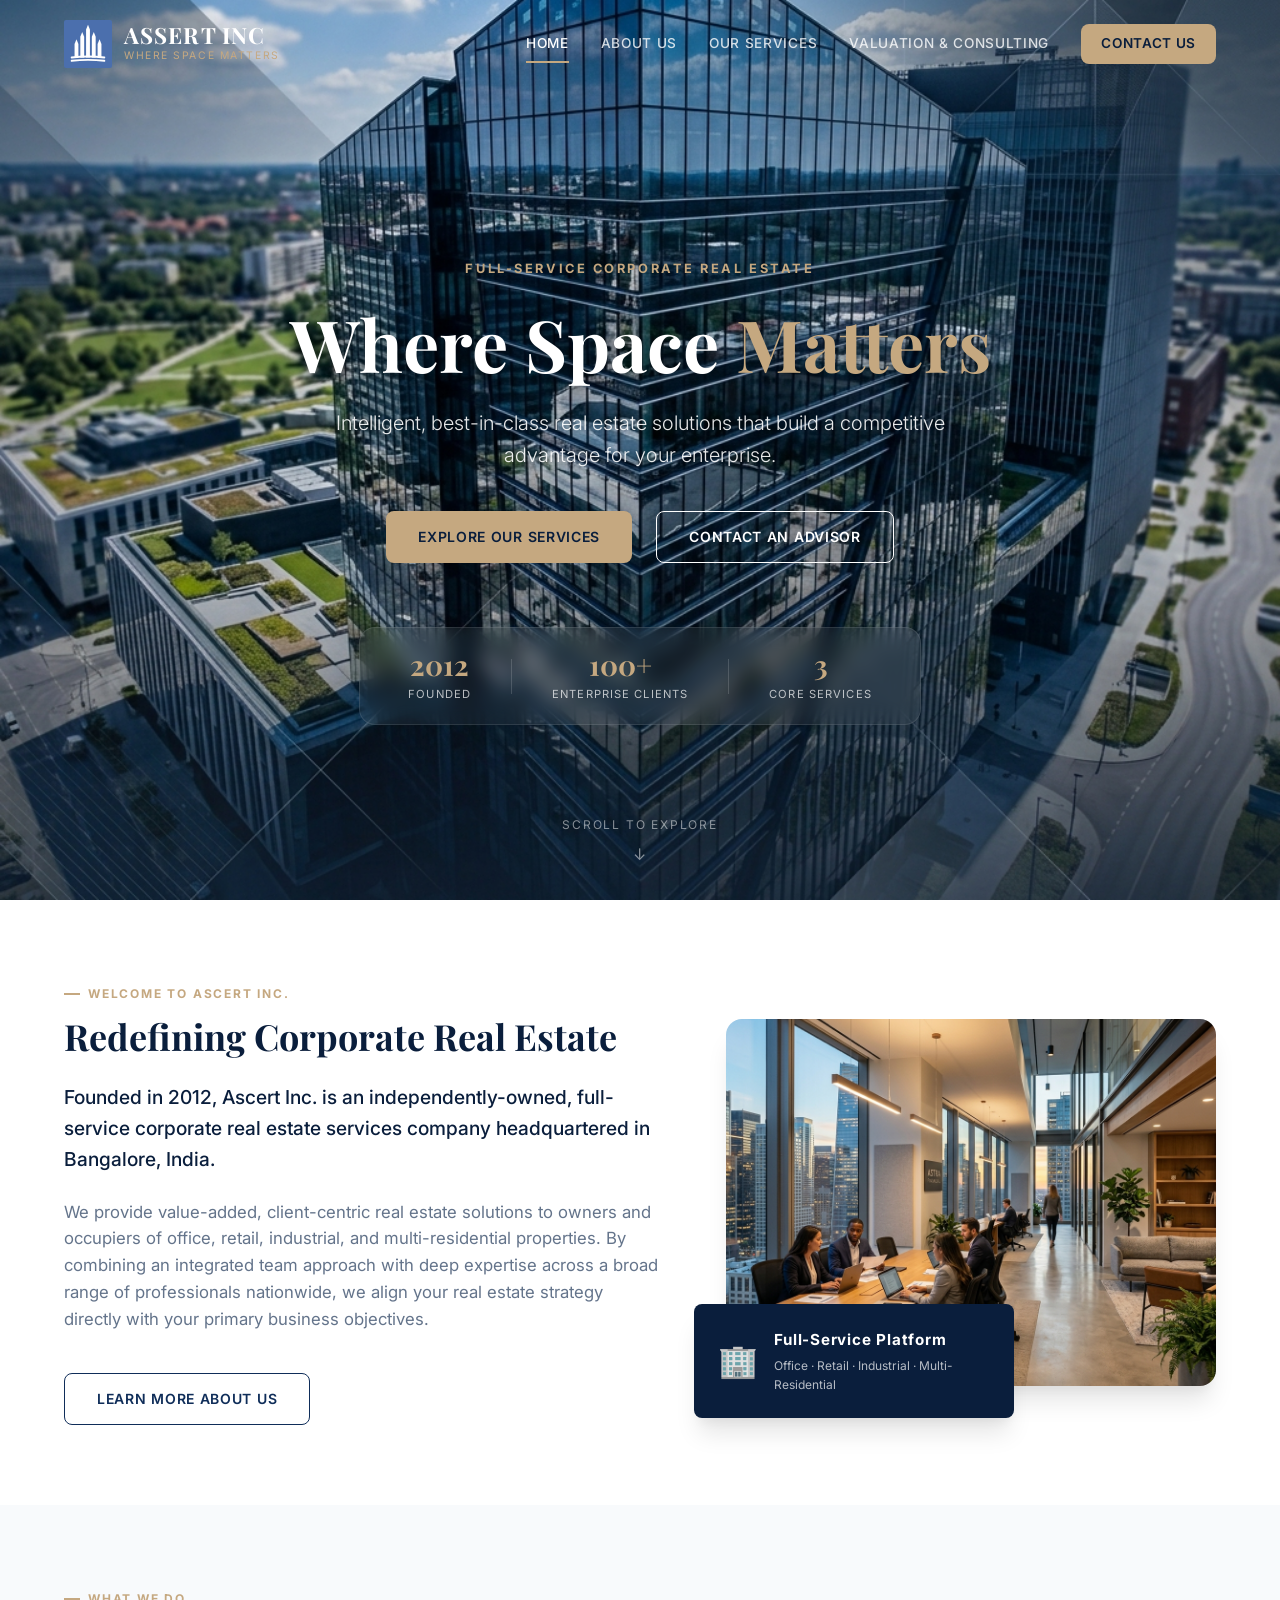
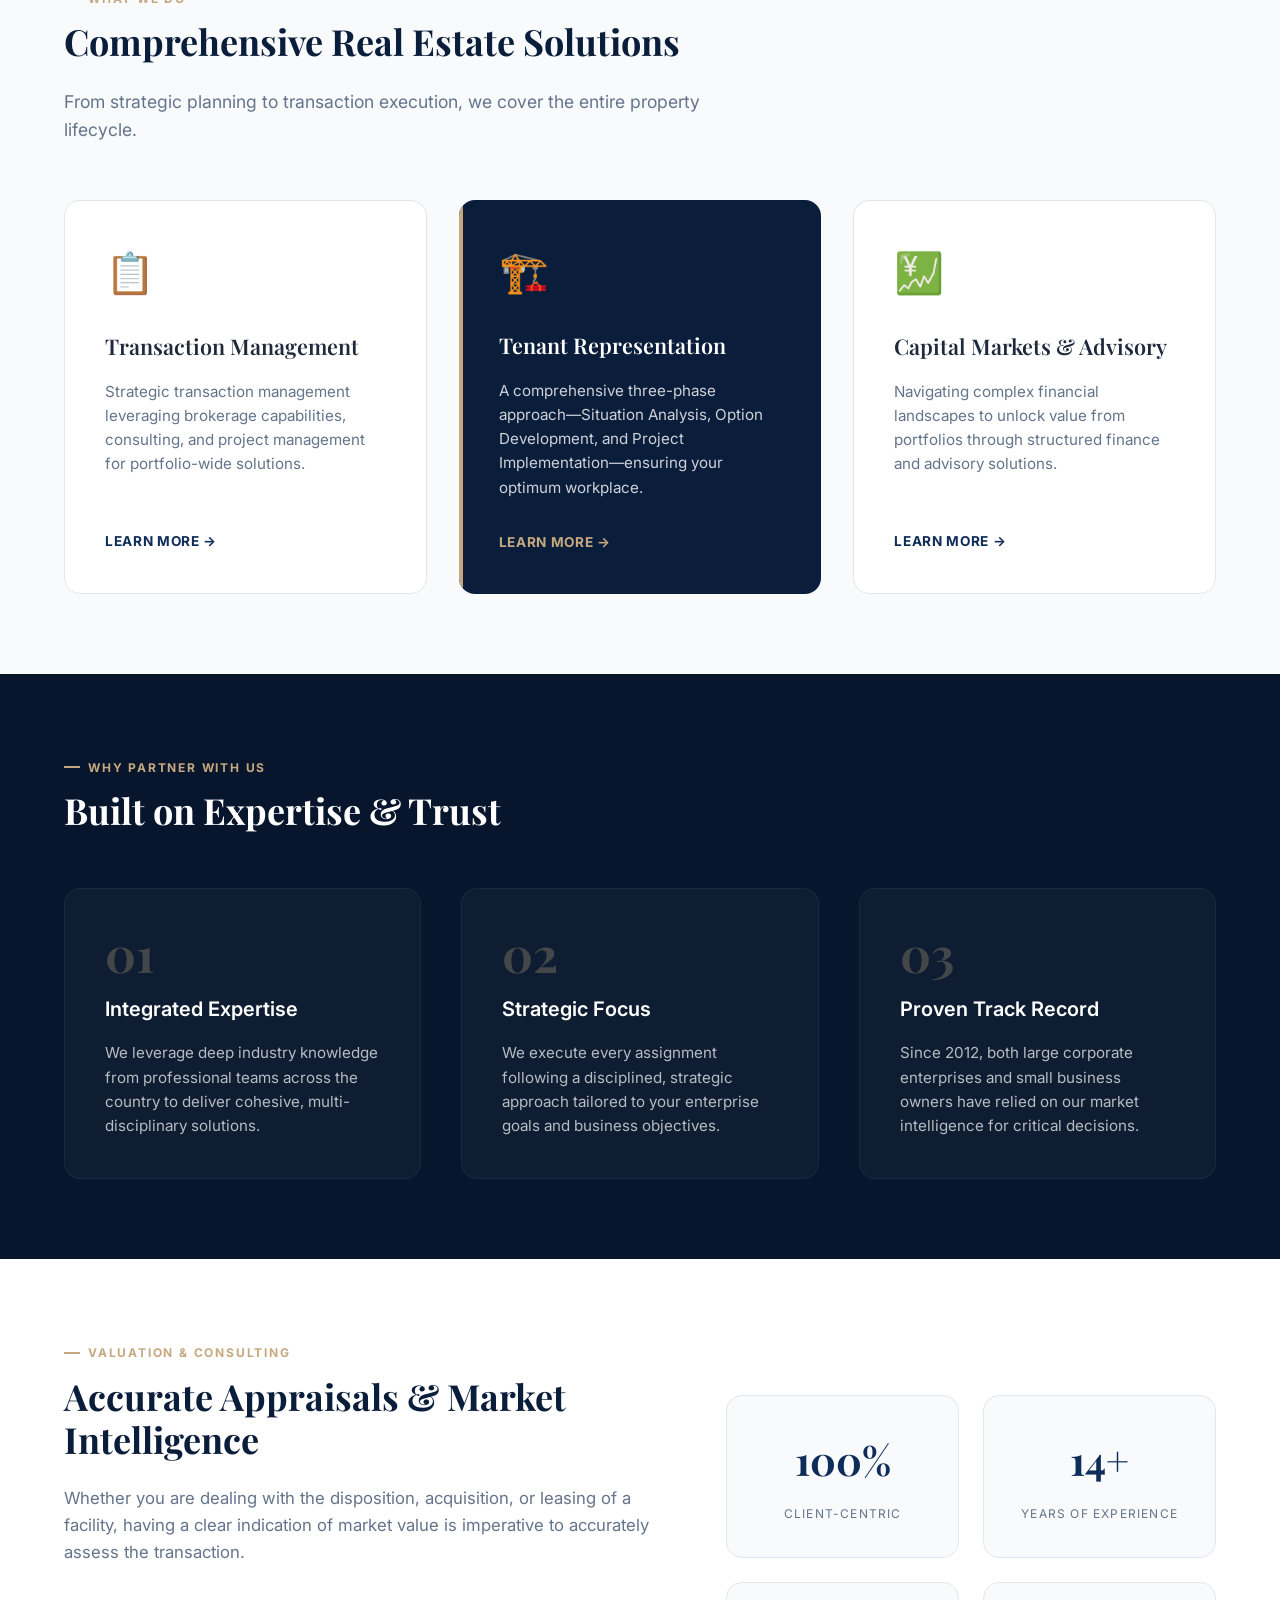
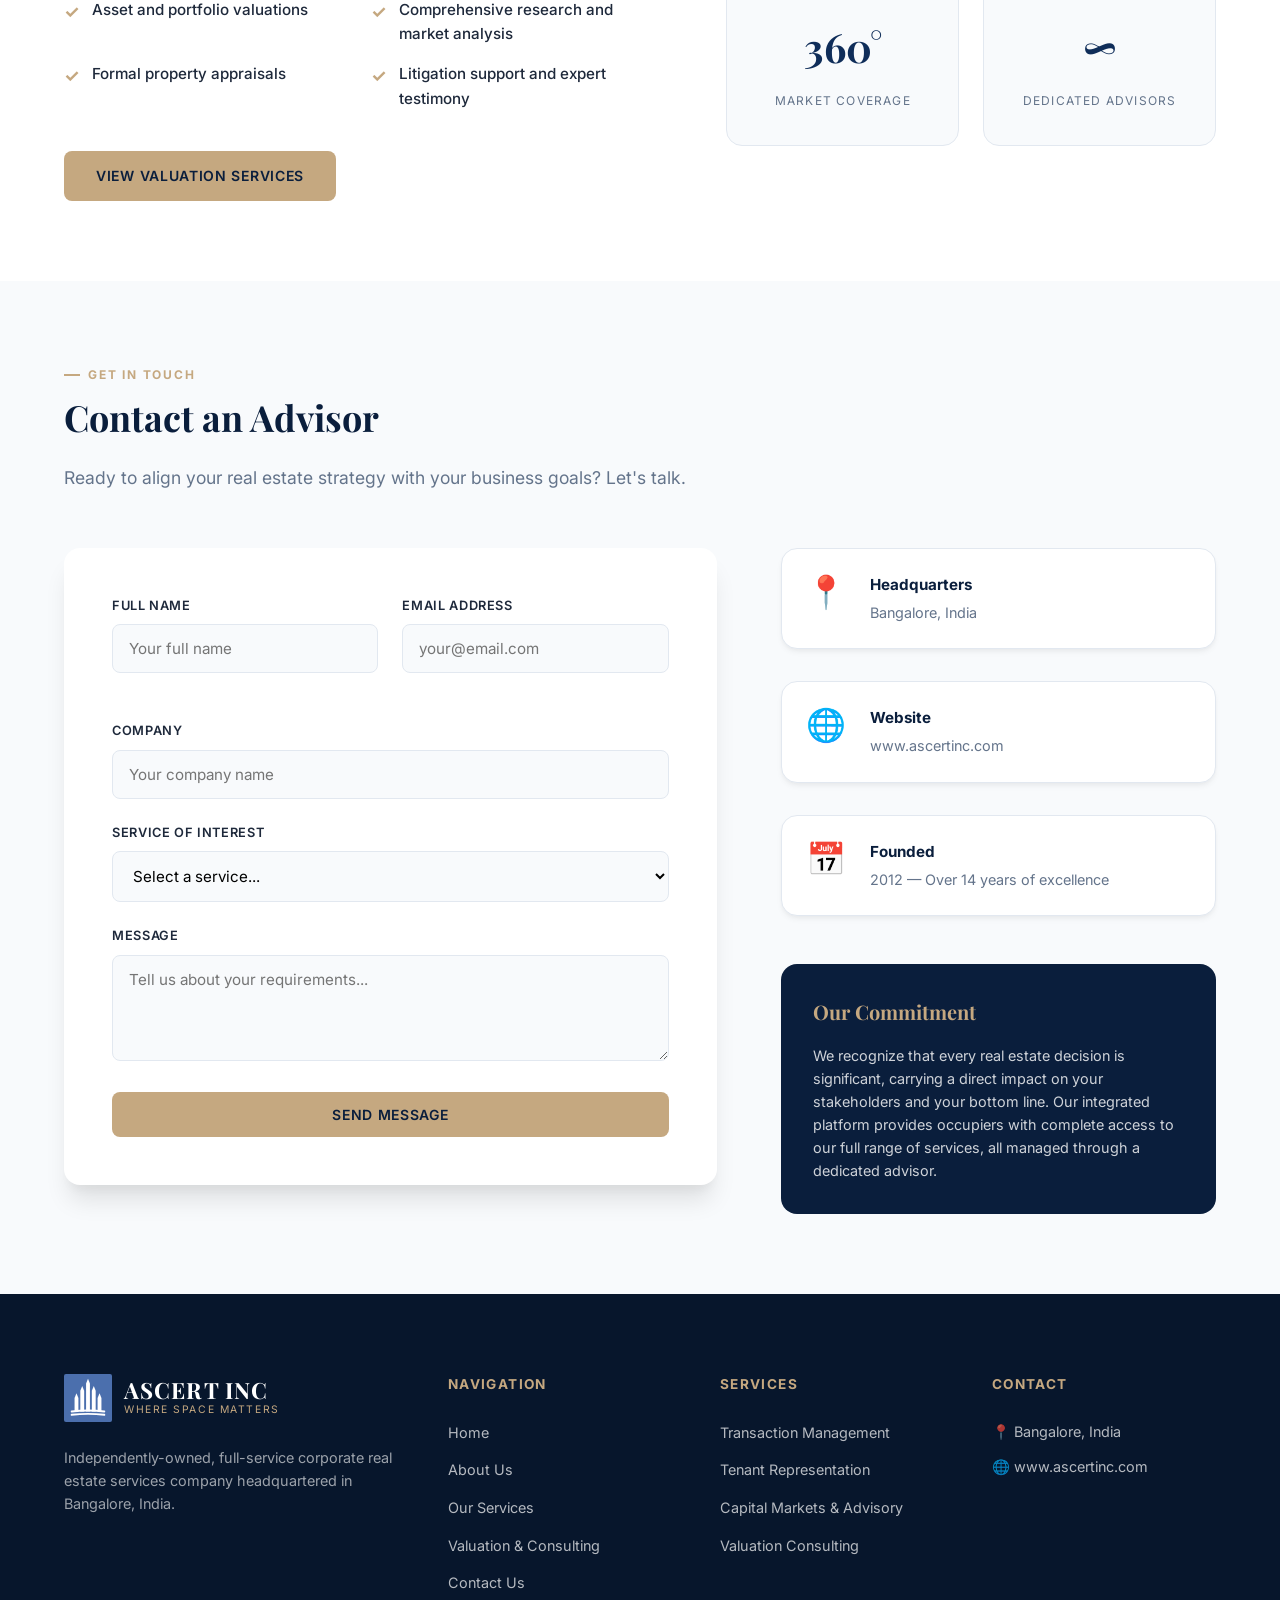
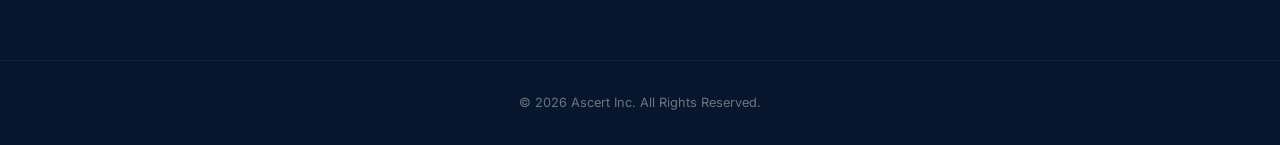
==== commit 455d2574: "Add files via upload changes" ====
--- a/index.html
+++ b/index.html
@@ -1,15 +1,20 @@
 <!DOCTYPE html>
 <html lang="en">
+
 <head>
   <meta charset="UTF-8" />
   <meta name="viewport" content="width=device-width, initial-scale=1.0" />
   <title>Ascert Inc. | Where Space Matters</title>
-  <meta name="description" content="Ascert Inc. is an independently-owned, full-service corporate real estate services company headquartered in Bangalore, India. Intelligent, best-in-class solutions for your enterprise." />
+  <meta name="description"
+    content="Ascert Inc. is an independently-owned, full-service corporate real estate services company headquartered in Bangalore, India. Intelligent, best-in-class solutions for your enterprise." />
   <link rel="preconnect" href="https://fonts.googleapis.com" />
   <link rel="preconnect" href="https://fonts.gstatic.com" crossorigin />
-  <link href="https://fonts.googleapis.com/css2?family=Inter:wght@300;400;500;600;700;800&family=Playfair+Display:wght@600;700&display=swap" rel="stylesheet" />
+  <link
+    href="https://fonts.googleapis.com/css2?family=Inter:wght@300;400;500;600;700;800&family=Playfair+Display:wght@600;700&display=swap"
+    rel="stylesheet" />
   <link rel="stylesheet" href="style.css" />
 </head>
+
 <body>
 
   <!-- ===== NAVBAR ===== -->
@@ -18,7 +23,7 @@
       <a href="index.html" class="nav-logo">
         <div class="logo-icon">
           <svg viewBox="0 0 100 100" fill="none" xmlns="http://www.w3.org/2000/svg">
-            <rect x="0" y="0" width="100" height="100" fill="#4B6FAD" rx="4"/>
+            <rect x="0" y="0" width="100" height="100" fill="#4B6FAD" rx="4" />
             <path d="M 22,78 L 22,50 L 26,40 L 30,50 L 30,78 Z" fill="#FFFFFF" />
             <path d="M 34,78 L 34,35 L 38,25 L 42,35 L 42,78 Z" fill="#FFFFFF" />
             <path d="M 46,78 L 46,20 L 50,10 L 54,20 L 54,78 Z" fill="#FFFFFF" />
@@ -57,7 +62,8 @@
     <div class="hero-content">
       <span class="hero-badge">Full-Service Corporate Real Estate</span>
       <h1 class="hero-headline">Where Space <span class="accent">Matters</span></h1>
-      <p class="hero-sub">Intelligent, best-in-class real estate solutions that build a competitive advantage for your enterprise.</p>
+      <p class="hero-sub">Intelligent, best-in-class real estate solutions that build a competitive advantage for your
+        enterprise.</p>
       <div class="hero-actions">
         <a href="services.html" class="btn btn-primary">Explore Our Services</a>
         <a href="#contact" class="btn btn-ghost">Contact an Advisor</a>
@@ -83,8 +89,12 @@
         <div class="welcome-text">
           <span class="section-badge">Welcome to Ascert Inc.</span>
           <h2 class="section-title">Redefining Corporate Real Estate</h2>
-          <p>Founded in 2012, Ascert Inc. is an independently-owned, full-service corporate real estate services company headquartered in Bangalore, India.</p>
-          <p>We provide value-added, client-centric real estate solutions to owners and occupiers of office, retail, industrial, and multi-residential properties. By combining an integrated team approach with deep expertise across a broad range of professionals nationwide, we align your real estate strategy directly with your primary business objectives.</p>
+          <p>Founded in 2012, Ascert Inc. is an independently-owned, full-service corporate real estate services company
+            headquartered in Bangalore, India.</p>
+          <p>We provide value-added, client-centric real estate solutions to owners and occupiers of office, retail,
+            industrial, and multi-residential properties. By combining an integrated team approach with deep expertise
+            across a broad range of professionals nationwide, we align your real estate strategy directly with your
+            primary business objectives.</p>
           <a href="about.html" class="btn btn-outline">Learn More About Us</a>
         </div>
         <div class="welcome-visual">
@@ -107,25 +117,29 @@
       <div class="section-header">
         <span class="section-badge">What We Do</span>
         <h2 class="section-title">Comprehensive Real Estate Solutions</h2>
-        <p class="section-desc">From strategic planning to transaction execution, we cover the entire property lifecycle.</p>
+        <p class="section-desc">From strategic planning to transaction execution, we cover the entire property
+          lifecycle.</p>
       </div>
       <div class="services-grid">
         <div class="service-card" data-index="1">
           <div class="service-icon">📋</div>
           <h3>Transaction Management</h3>
-          <p>Strategic transaction management leveraging brokerage capabilities, consulting, and project management for portfolio-wide solutions.</p>
+          <p>Strategic transaction management leveraging brokerage capabilities, consulting, and project management for
+            portfolio-wide solutions.</p>
           <a href="services.html#transaction" class="card-link">Learn More →</a>
         </div>
         <div class="service-card featured" data-index="2">
           <div class="service-icon">🏗️</div>
           <h3>Tenant Representation</h3>
-          <p>A comprehensive three-phase approach—Situation Analysis, Option Development, and Project Implementation—ensuring your optimum workplace.</p>
+          <p>A comprehensive three-phase approach—Situation Analysis, Option Development, and Project
+            Implementation—ensuring your optimum workplace.</p>
           <a href="services.html#tenant" class="card-link">Learn More →</a>
         </div>
         <div class="service-card" data-index="3">
           <div class="service-icon">💹</div>
           <h3>Capital Markets & Advisory</h3>
-          <p>Navigating complex financial landscapes to unlock value from portfolios through structured finance and advisory solutions.</p>
+          <p>Navigating complex financial landscapes to unlock value from portfolios through structured finance and
+            advisory solutions.</p>
           <a href="services.html#capital" class="card-link">Learn More →</a>
         </div>
       </div>
@@ -143,17 +157,20 @@
         <div class="pillar">
           <div class="pillar-number">01</div>
           <h3>Integrated Expertise</h3>
-          <p>We leverage deep industry knowledge from professional teams across the country to deliver cohesive, multi-disciplinary solutions.</p>
+          <p>We leverage deep industry knowledge from professional teams across the country to deliver cohesive,
+            multi-disciplinary solutions.</p>
         </div>
         <div class="pillar">
           <div class="pillar-number">02</div>
           <h3>Strategic Focus</h3>
-          <p>We execute every assignment following a disciplined, strategic approach tailored to your enterprise goals and business objectives.</p>
+          <p>We execute every assignment following a disciplined, strategic approach tailored to your enterprise goals
+            and business objectives.</p>
         </div>
         <div class="pillar">
           <div class="pillar-number">03</div>
           <h3>Proven Track Record</h3>
-          <p>Since 2012, both large corporate enterprises and small business owners have relied on our market intelligence for critical decisions.</p>
+          <p>Since 2012, both large corporate enterprises and small business owners have relied on our market
+            intelligence for critical decisions.</p>
         </div>
       </div>
     </div>
@@ -166,7 +183,8 @@
         <div class="valuation-content">
           <span class="section-badge">Valuation & Consulting</span>
           <h2 class="section-title">Accurate Appraisals & Market Intelligence</h2>
-          <p>Whether you are dealing with the disposition, acquisition, or leasing of a facility, having a clear indication of market value is imperative to accurately assess the transaction.</p>
+          <p>Whether you are dealing with the disposition, acquisition, or leasing of a facility, having a clear
+            indication of market value is imperative to accurately assess the transaction.</p>
           <ul class="check-list">
             <li>Asset and portfolio valuations</li>
             <li>Comprehensive research and market analysis</li>
@@ -176,10 +194,14 @@
           <a href="valuation.html" class="btn btn-primary">View Valuation Services</a>
         </div>
         <div class="valuation-metrics">
-          <div class="metric-card"><span class="metric-val">100%</span><span class="metric-lbl">Client-Centric</span></div>
-          <div class="metric-card"><span class="metric-val">14+</span><span class="metric-lbl">Years of Experience</span></div>
-          <div class="metric-card"><span class="metric-val">360°</span><span class="metric-lbl">Market Coverage</span></div>
-          <div class="metric-card"><span class="metric-val">∞</span><span class="metric-lbl">Dedicated Advisors</span></div>
+          <div class="metric-card"><span class="metric-val">100%</span><span class="metric-lbl">Client-Centric</span>
+          </div>
+          <div class="metric-card"><span class="metric-val">14+</span><span class="metric-lbl">Years of
+              Experience</span></div>
+          <div class="metric-card"><span class="metric-val">360°</span><span class="metric-lbl">Market Coverage</span>
+          </div>
+          <div class="metric-card"><span class="metric-val">∞</span><span class="metric-lbl">Dedicated Advisors</span>
+          </div>
         </div>
       </div>
     </div>
@@ -249,7 +271,9 @@
           </div>
           <div class="contact-philosophy">
             <h3>Our Commitment</h3>
-            <p>We recognize that every real estate decision is significant, carrying a direct impact on your stakeholders and your bottom line. Our integrated platform provides occupiers with complete access to our full range of services, all managed through a dedicated advisor.</p>
+            <p>We recognize that every real estate decision is significant, carrying a direct impact on your
+              stakeholders and your bottom line. Our integrated platform provides occupiers with complete access to our
+              full range of services, all managed through a dedicated advisor.</p>
           </div>
         </div>
       </div>
@@ -265,7 +289,7 @@
             <div class="nav-logo">
               <div class="logo-icon">
                 <svg viewBox="0 0 100 100" fill="none" xmlns="http://www.w3.org/2000/svg">
-                  <rect x="0" y="0" width="100" height="100" fill="#4B6FAD" rx="4"/>
+                  <rect x="0" y="0" width="100" height="100" fill="#4B6FAD" rx="4" />
                   <path d="M 22,78 L 22,50 L 26,40 L 30,50 L 30,78 Z" fill="#FFFFFF" />
                   <path d="M 34,78 L 34,35 L 38,25 L 42,35 L 42,78 Z" fill="#FFFFFF" />
                   <path d="M 46,78 L 46,20 L 50,10 L 54,20 L 54,78 Z" fill="#FFFFFF" />
@@ -276,11 +300,12 @@
                 </svg>
               </div>
               <div class="logo-text">
-                <span class="logo-name">ASSERT INC</span>
+                <span class="logo-name">ASCERT INC</span>
                 <span class="logo-tagline">Where Space Matters</span>
               </div>
             </div>
-            <p class="footer-desc">Independently-owned, full-service corporate real estate services company headquartered in Bangalore, India.</p>
+            <p class="footer-desc">Independently-owned, full-service corporate real estate services company
+              headquartered in Bangalore, India.</p>
           </div>
           <div class="footer-nav">
             <h4>Navigation</h4>
@@ -318,4 +343,5 @@
 
   <script src="script.js"></script>
 </body>
-</html>
+
+</html>
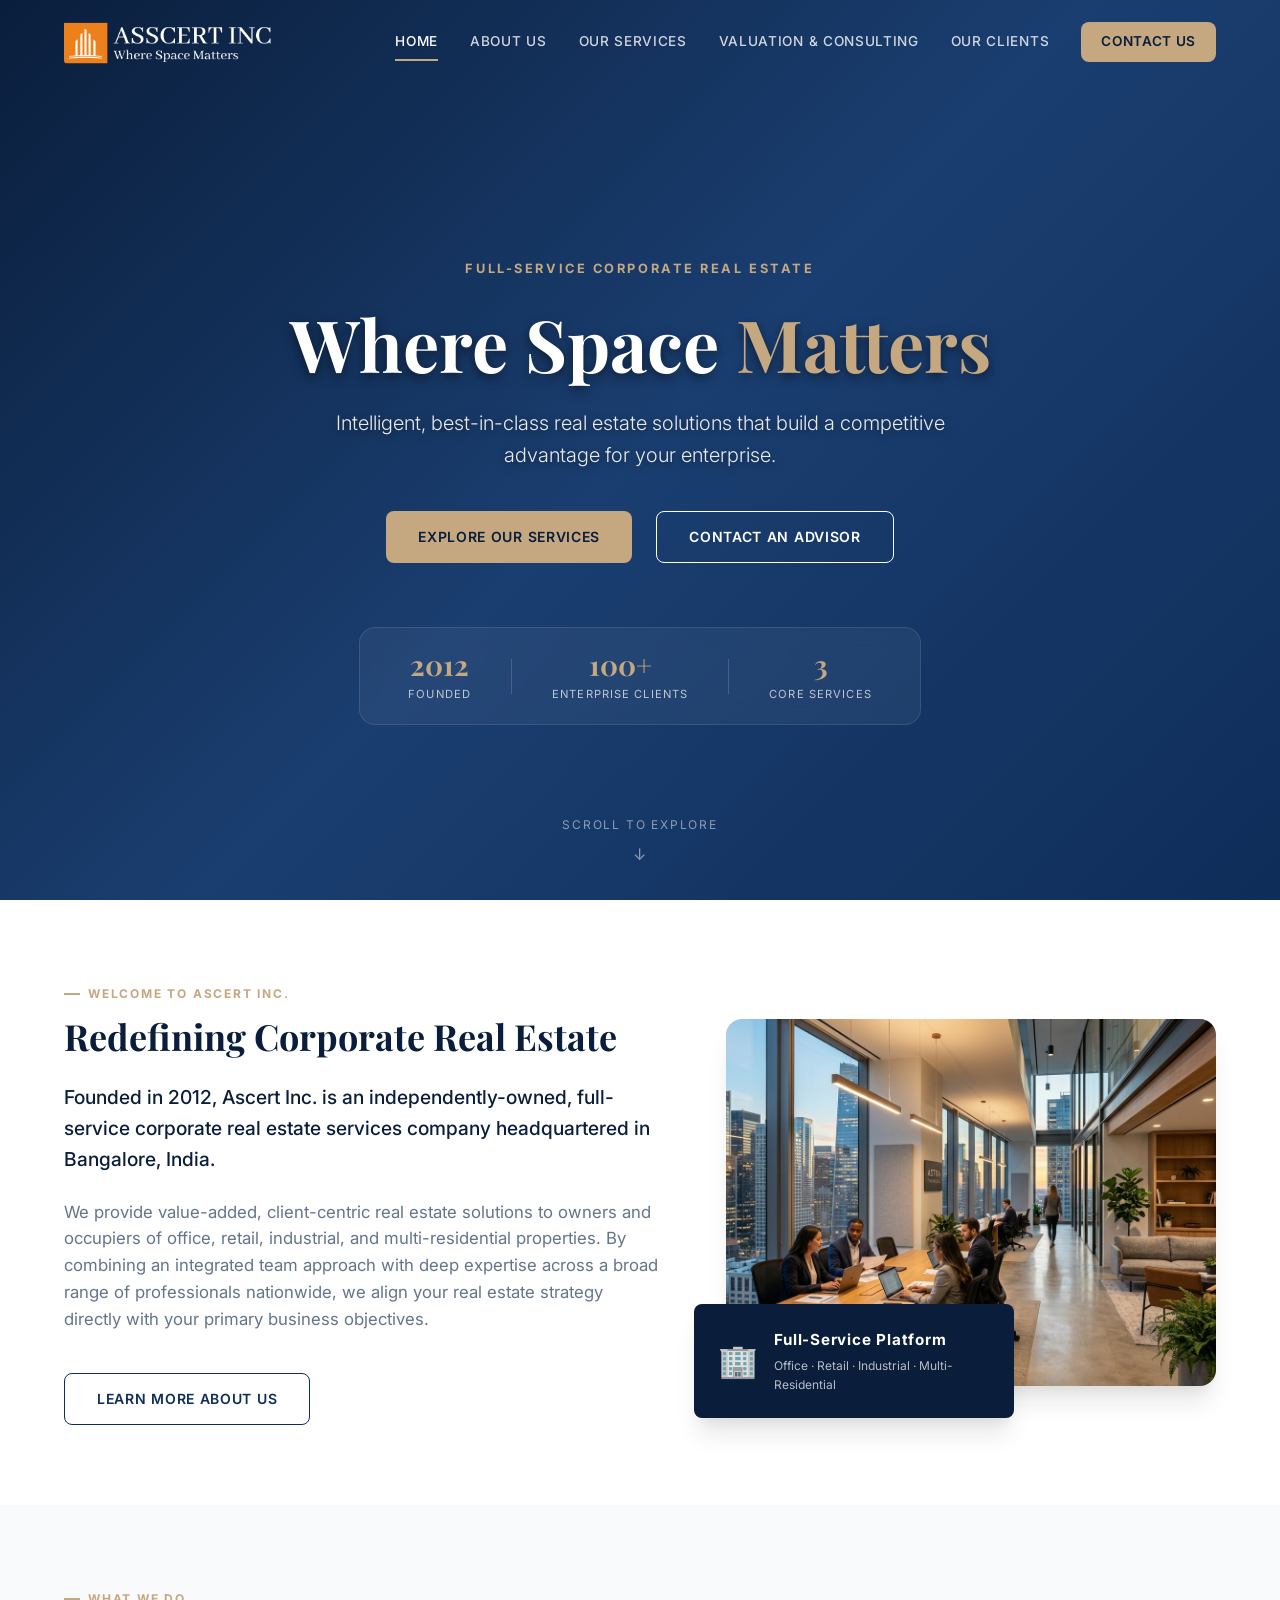
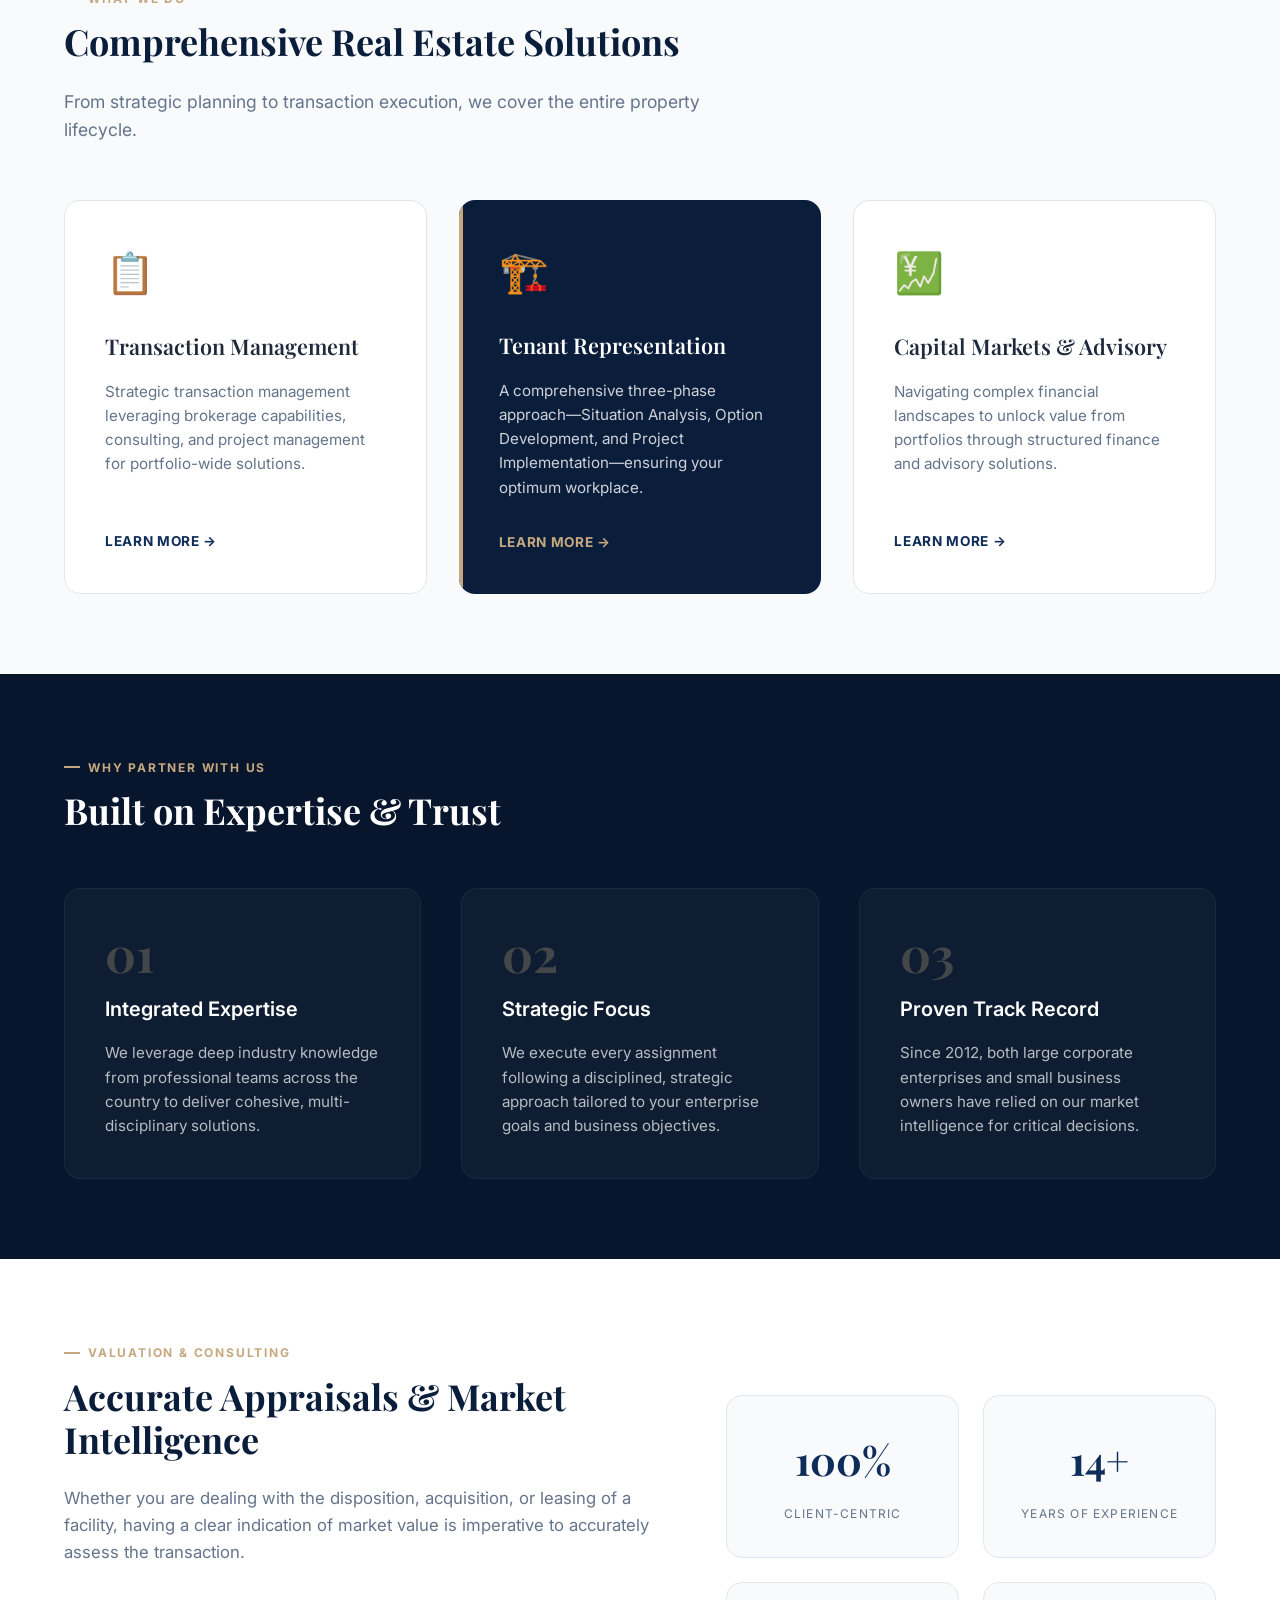
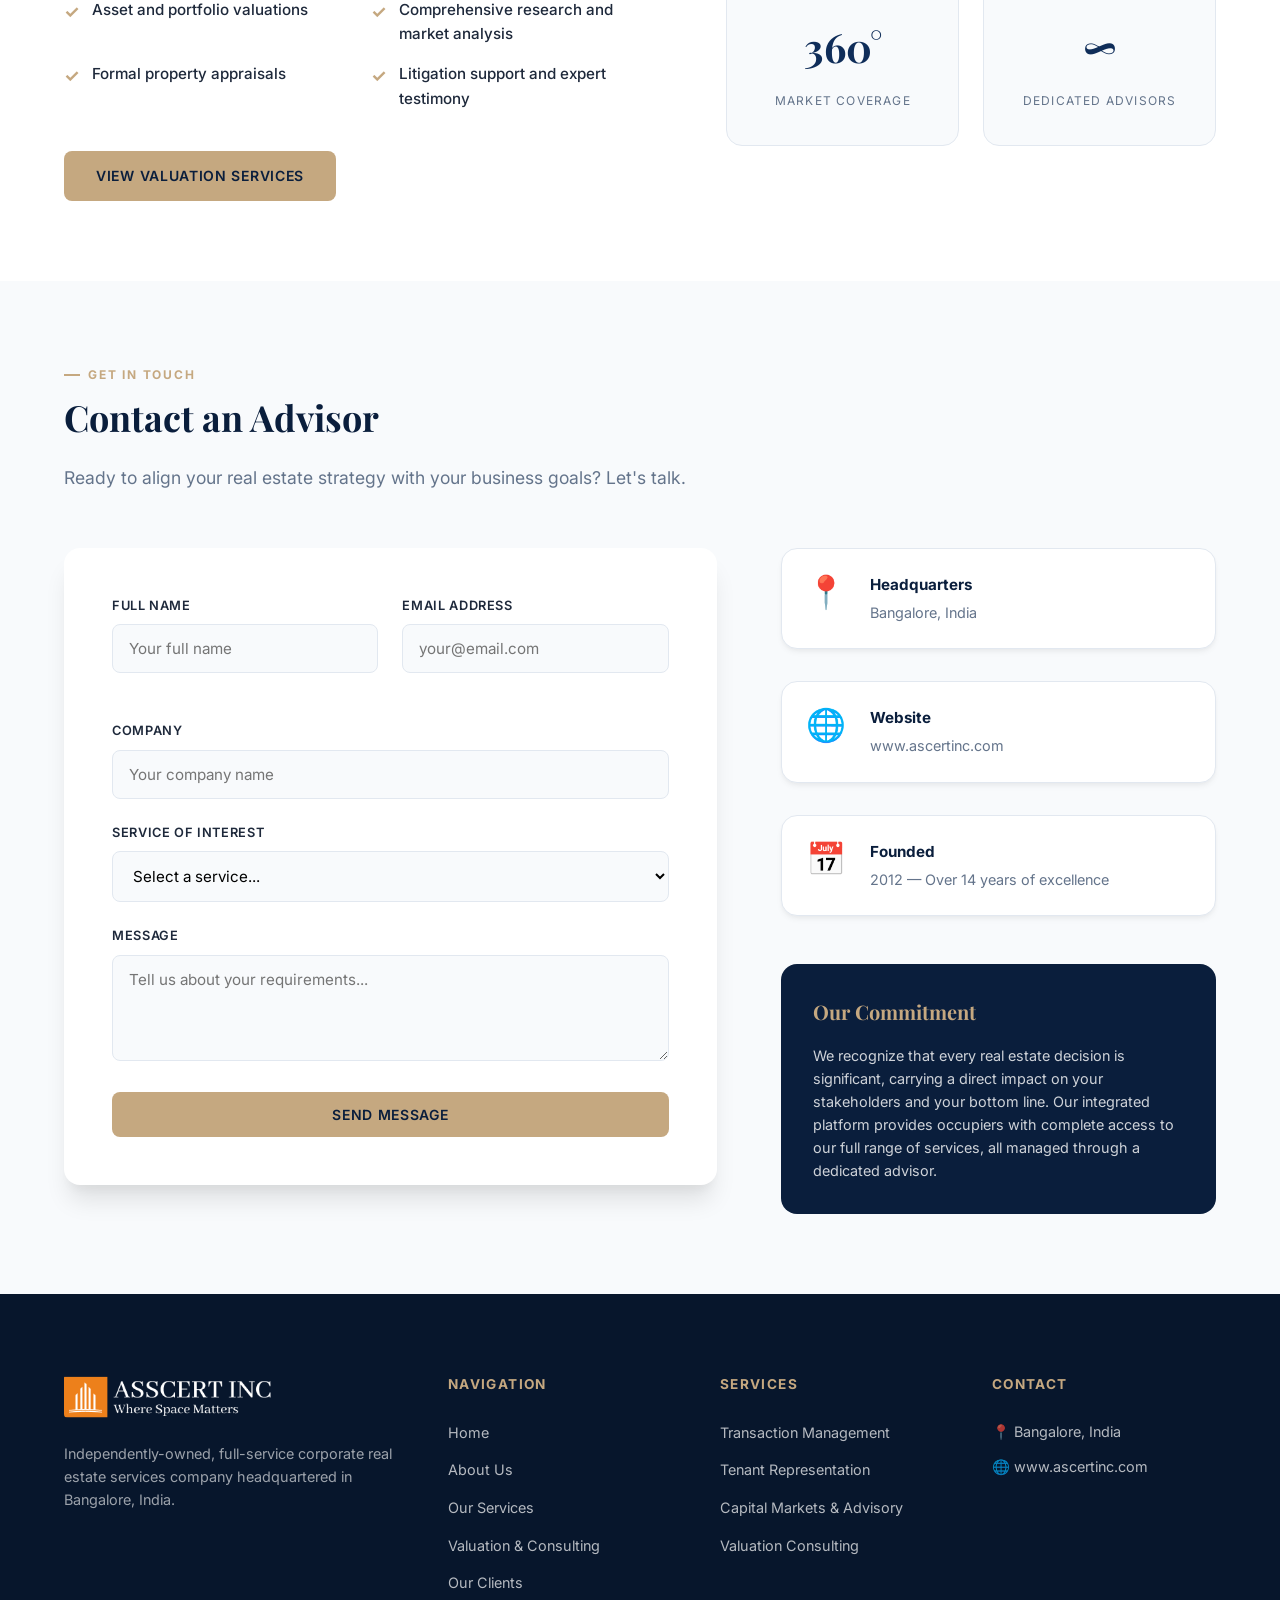
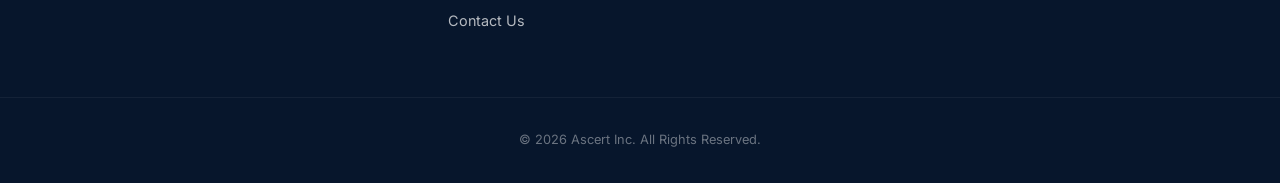
==== commit 7e611870: "Add files via upload changes" ====
--- a/index.html
+++ b/index.html
@@ -21,22 +21,7 @@
   <header class="navbar" id="navbar">
     <div class="nav-container">
       <a href="index.html" class="nav-logo">
-        <div class="logo-icon">
-          <svg viewBox="0 0 100 100" fill="none" xmlns="http://www.w3.org/2000/svg">
-            <rect x="0" y="0" width="100" height="100" fill="#4B6FAD" rx="4" />
-            <path d="M 22,78 L 22,50 L 26,40 L 30,50 L 30,78 Z" fill="#FFFFFF" />
-            <path d="M 34,78 L 34,35 L 38,25 L 42,35 L 42,78 Z" fill="#FFFFFF" />
-            <path d="M 46,78 L 46,20 L 50,10 L 54,20 L 54,78 Z" fill="#FFFFFF" />
-            <path d="M 58,78 L 58,35 L 62,25 L 66,35 L 66,78 Z" fill="#FFFFFF" />
-            <path d="M 70,78 L 70,50 L 74,40 L 78,50 L 78,78 Z" fill="#FFFFFF" />
-            <path d="M 16,78 Q 50,74 84,78" stroke="#FFFFFF" stroke-width="4" stroke-linecap="round" />
-            <path d="M 16,85 Q 50,81 84,85" stroke="#FFFFFF" stroke-width="4" stroke-linecap="round" />
-          </svg>
-        </div>
-        <div class="logo-text">
-          <span class="logo-name">ASSERT INC</span>
-          <span class="logo-tagline">Where Space Matters</span>
-        </div>
+        <img src="logo.png" alt="Ascert Inc." class="logo-img" />
       </a>
 
       <nav class="nav-links" id="nav-links">
@@ -44,6 +29,7 @@
         <a href="about.html" class="nav-link">About Us</a>
         <a href="services.html" class="nav-link">Our Services</a>
         <a href="valuation.html" class="nav-link">Valuation & Consulting</a>
+        <a href="clients.html" class="nav-link">Our Clients</a>
         <a href="#contact" class="nav-link nav-cta">Contact Us</a>
       </nav>
 
@@ -55,9 +41,7 @@
 
   <!-- ===== HERO ===== -->
   <section class="hero" id="home">
-    <div class="hero-bg">
-      <img src="hero_bg.png" alt="Modern office building" class="hero-img" />
-      <div class="hero-overlay"></div>
+    <div class="hero-bg gradient-blue">
     </div>
     <div class="hero-content">
       <span class="hero-badge">Full-Service Corporate Real Estate</span>
@@ -287,22 +271,7 @@
         <div class="footer-grid">
           <div class="footer-brand">
             <div class="nav-logo">
-              <div class="logo-icon">
-                <svg viewBox="0 0 100 100" fill="none" xmlns="http://www.w3.org/2000/svg">
-                  <rect x="0" y="0" width="100" height="100" fill="#4B6FAD" rx="4" />
-                  <path d="M 22,78 L 22,50 L 26,40 L 30,50 L 30,78 Z" fill="#FFFFFF" />
-                  <path d="M 34,78 L 34,35 L 38,25 L 42,35 L 42,78 Z" fill="#FFFFFF" />
-                  <path d="M 46,78 L 46,20 L 50,10 L 54,20 L 54,78 Z" fill="#FFFFFF" />
-                  <path d="M 58,78 L 58,35 L 62,25 L 66,35 L 66,78 Z" fill="#FFFFFF" />
-                  <path d="M 70,78 L 70,50 L 74,40 L 78,50 L 78,78 Z" fill="#FFFFFF" />
-                  <path d="M 16,78 Q 50,74 84,78" stroke="#FFFFFF" stroke-width="4" stroke-linecap="round" />
-                  <path d="M 16,85 Q 50,81 84,85" stroke="#FFFFFF" stroke-width="4" stroke-linecap="round" />
-                </svg>
-              </div>
-              <div class="logo-text">
-                <span class="logo-name">ASCERT INC</span>
-                <span class="logo-tagline">Where Space Matters</span>
-              </div>
+              <img src="logo.png" alt="Ascert Inc." class="logo-img" />
             </div>
             <p class="footer-desc">Independently-owned, full-service corporate real estate services company
               headquartered in Bangalore, India.</p>
@@ -314,6 +283,7 @@
               <li><a href="about.html">About Us</a></li>
               <li><a href="services.html">Our Services</a></li>
               <li><a href="valuation.html">Valuation & Consulting</a></li>
+              <li><a href="clients.html">Our Clients</a></li>
               <li><a href="#contact">Contact Us</a></li>
             </ul>
           </div>
--- a/style.css
+++ b/style.css
@@ -395,6 +395,10 @@
   z-index: -2;
 }
 
+.hero-bg.gradient-blue {
+  background: linear-gradient(135deg, var(--color-primary-dark) 0%, var(--color-primary-light) 50%, var(--color-primary) 100%);
+}
+
 .hero-img {
   width: 100%;
   height: 100%;
@@ -1004,6 +1008,10 @@
   z-index: -2;
 }
 
+.page-hero-bg.gradient-blue {
+  background: linear-gradient(135deg, var(--color-primary-dark) 0%, var(--color-primary-light) 50%, var(--color-primary) 100%);
+}
+
 .page-hero-bg img {
   width: 100%;
   height: 100%;
@@ -1478,6 +1486,132 @@
   text-align: center;
   font-size: 0.8rem;
   color: rgba(255, 255, 255, 0.4);
+}
+
+/* --- CLIENTS GRID --- */
+.clients-grid {
+  display: grid;
+  grid-template-columns: repeat(auto-fill, minmax(180px, 1fr));
+  gap: 1rem;
+  margin-top: 3rem;
+}
+
+.client-card {
+  display: flex;
+  align-items: center;
+  justify-content: center;
+  padding: 1rem 1.25rem;
+  background-color: var(--color-white);
+  border: 1.5px solid var(--color-border);
+  border-radius: var(--border-radius);
+  transition: var(--transition-smooth);
+  text-align: center;
+  min-height: 56px;
+}
+
+.client-card:hover {
+  transform: translateY(-3px);
+  box-shadow: var(--shadow-md);
+  border-color: var(--color-accent);
+  background-color: #fff8f3;
+}
+
+.client-name {
+  font-weight: 600;
+  font-size: 0.9rem;
+  color: var(--color-primary-dark);
+  line-height: 1.3;
+}
+
+/* --- WHO WE SERVE SECTION --- */
+.who-we-serve {
+  background-color: #0d1f3c;
+  padding: 5rem 0;
+}
+
+.wws-header {
+  margin-bottom: 3rem;
+}
+
+.wws-header h2 {
+  font-family: var(--font-secondary);
+  font-size: 2.75rem;
+  font-weight: 700;
+  color: var(--color-white);
+  letter-spacing: 0.03em;
+  margin-bottom: 0.75rem;
+}
+
+.wws-sub {
+  font-size: 1.05rem;
+  color: rgba(255, 255, 255, 0.75);
+  font-style: italic;
+}
+
+.wws-grid {
+  display: grid;
+  grid-template-columns: repeat(3, 1fr);
+  gap: 1.5rem;
+}
+
+.wws-card {
+  background-color: #162d52;
+  border: 1px solid rgba(255, 255, 255, 0.08);
+  border-radius: var(--border-radius);
+  padding: 1.75rem;
+  transition: var(--transition-smooth);
+}
+
+.wws-card:hover {
+  transform: translateY(-4px);
+  border-color: rgba(233, 125, 36, 0.4);
+  box-shadow: 0 8px 30px rgba(0, 0, 0, 0.3);
+}
+
+.wws-card-top {
+  display: flex;
+  align-items: center;
+  gap: 0.9rem;
+  margin-bottom: 1rem;
+}
+
+.wws-icon {
+  width: 40px;
+  height: 40px;
+  flex-shrink: 0;
+  color: #C9A84C;
+}
+
+.wws-icon svg {
+  width: 100%;
+  height: 100%;
+}
+
+.wws-card-top h3 {
+  font-size: 1.05rem;
+  font-weight: 700;
+  color: var(--color-white);
+  line-height: 1.2;
+}
+
+.wws-client-badge {
+  display: inline-block;
+  width: 100%;
+  text-align: center;
+  background-color: #C9A84C;
+  color: #0d1f3c;
+  font-weight: 700;
+  font-size: 0.85rem;
+  letter-spacing: 0.05em;
+  padding: 0.45rem 1rem;
+  border-radius: 4px;
+  margin-bottom: 1.1rem;
+}
+
+.wws-card p {
+  font-size: 0.875rem;
+  color: rgba(255, 255, 255, 0.72);
+  line-height: 1.75;
 }
 
 /* --- KEYFRAME ANIMATIONS --- */
@@ -1618,4 +1752,12 @@
   .capabilities-grid {
     grid-template-columns: 1fr;
   }
-}
+
+  .wws-grid {
+    grid-template-columns: 1fr;
+  }
+
+  .clients-grid {
+    grid-template-columns: repeat(2, 1fr);
+  }
+}
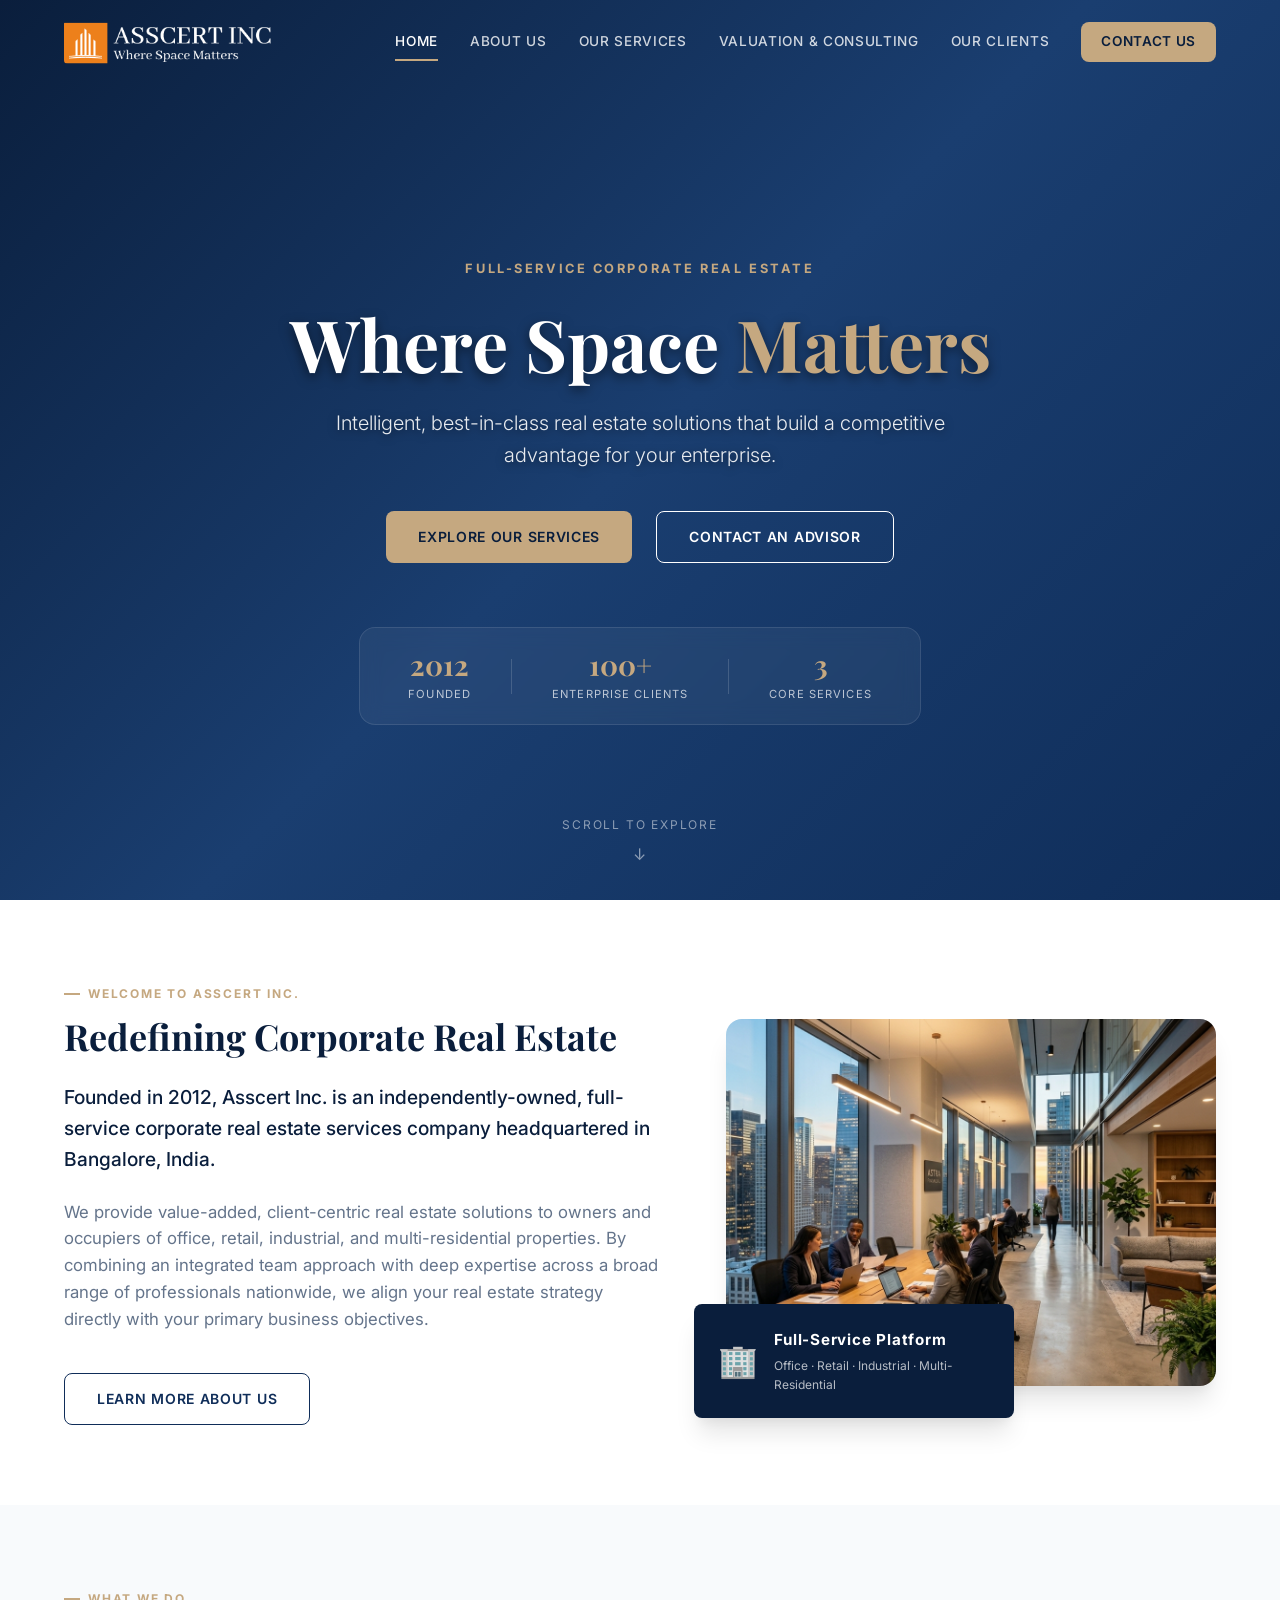
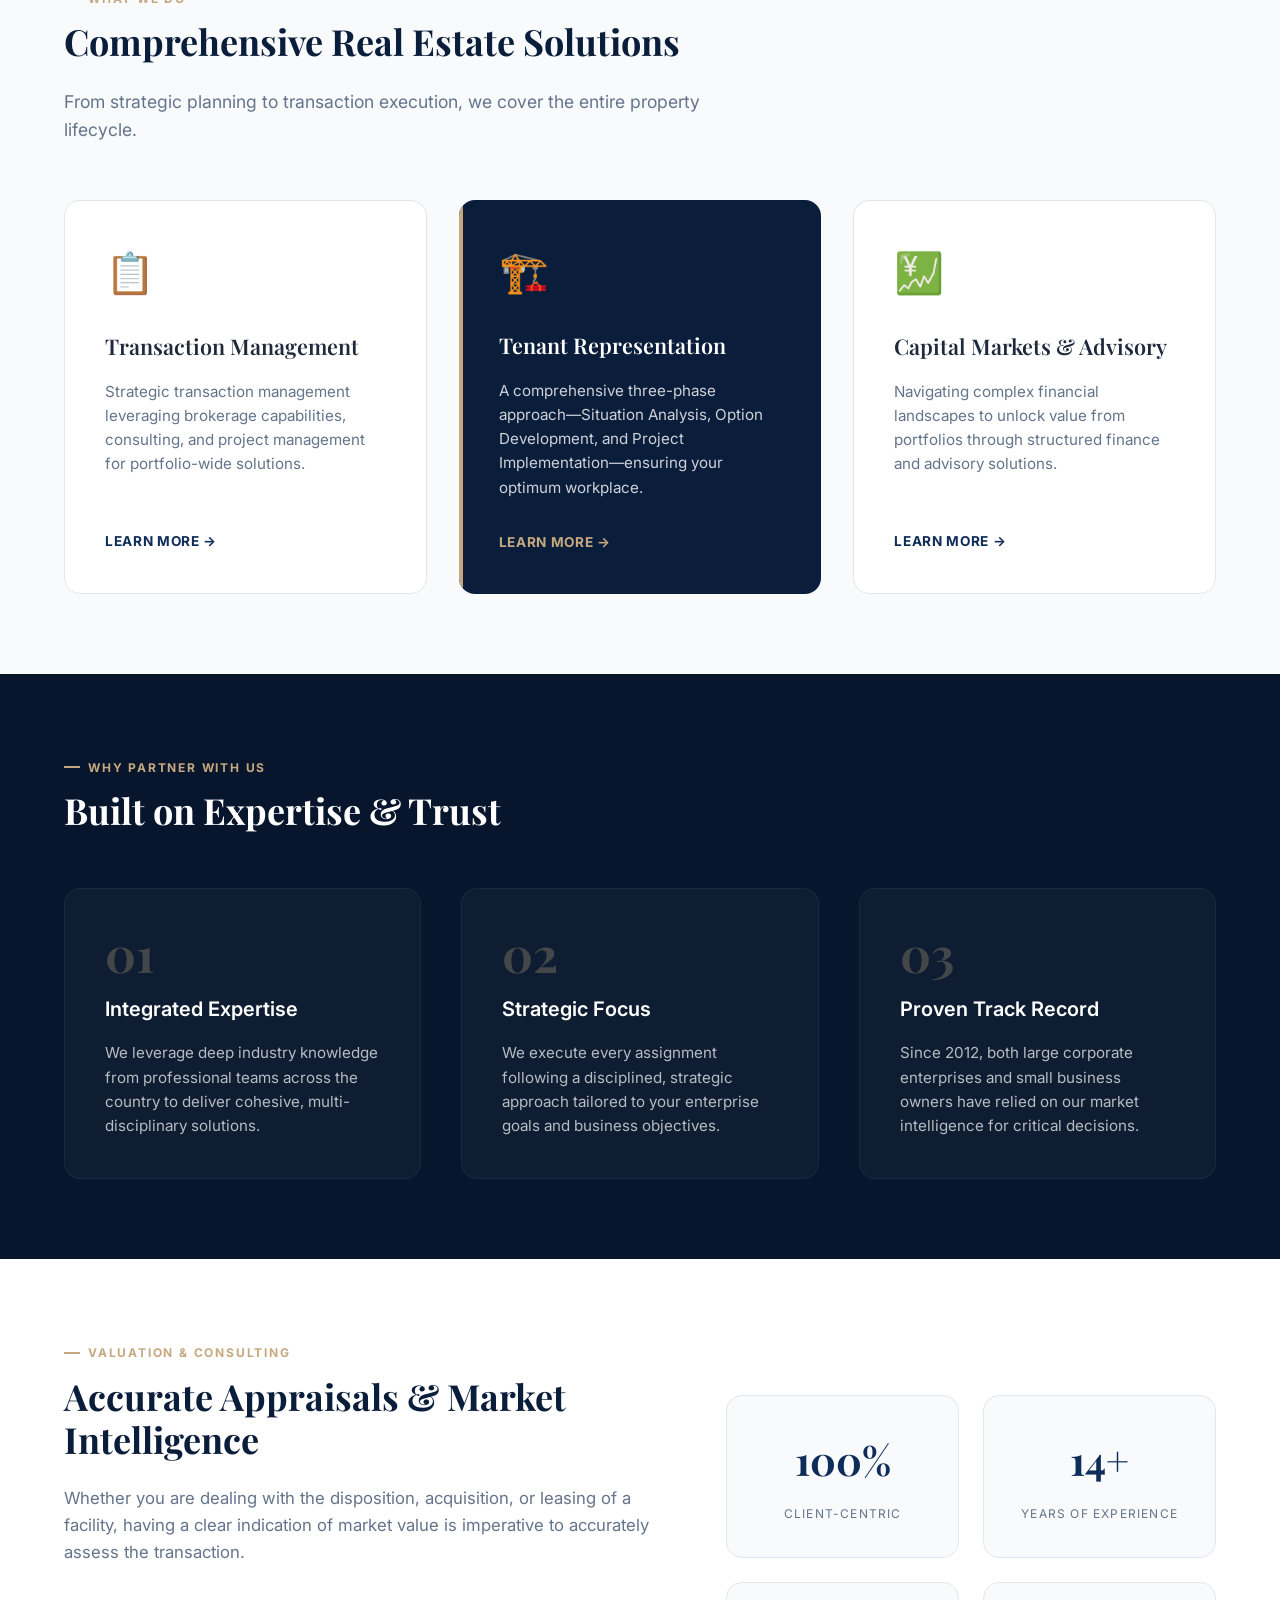
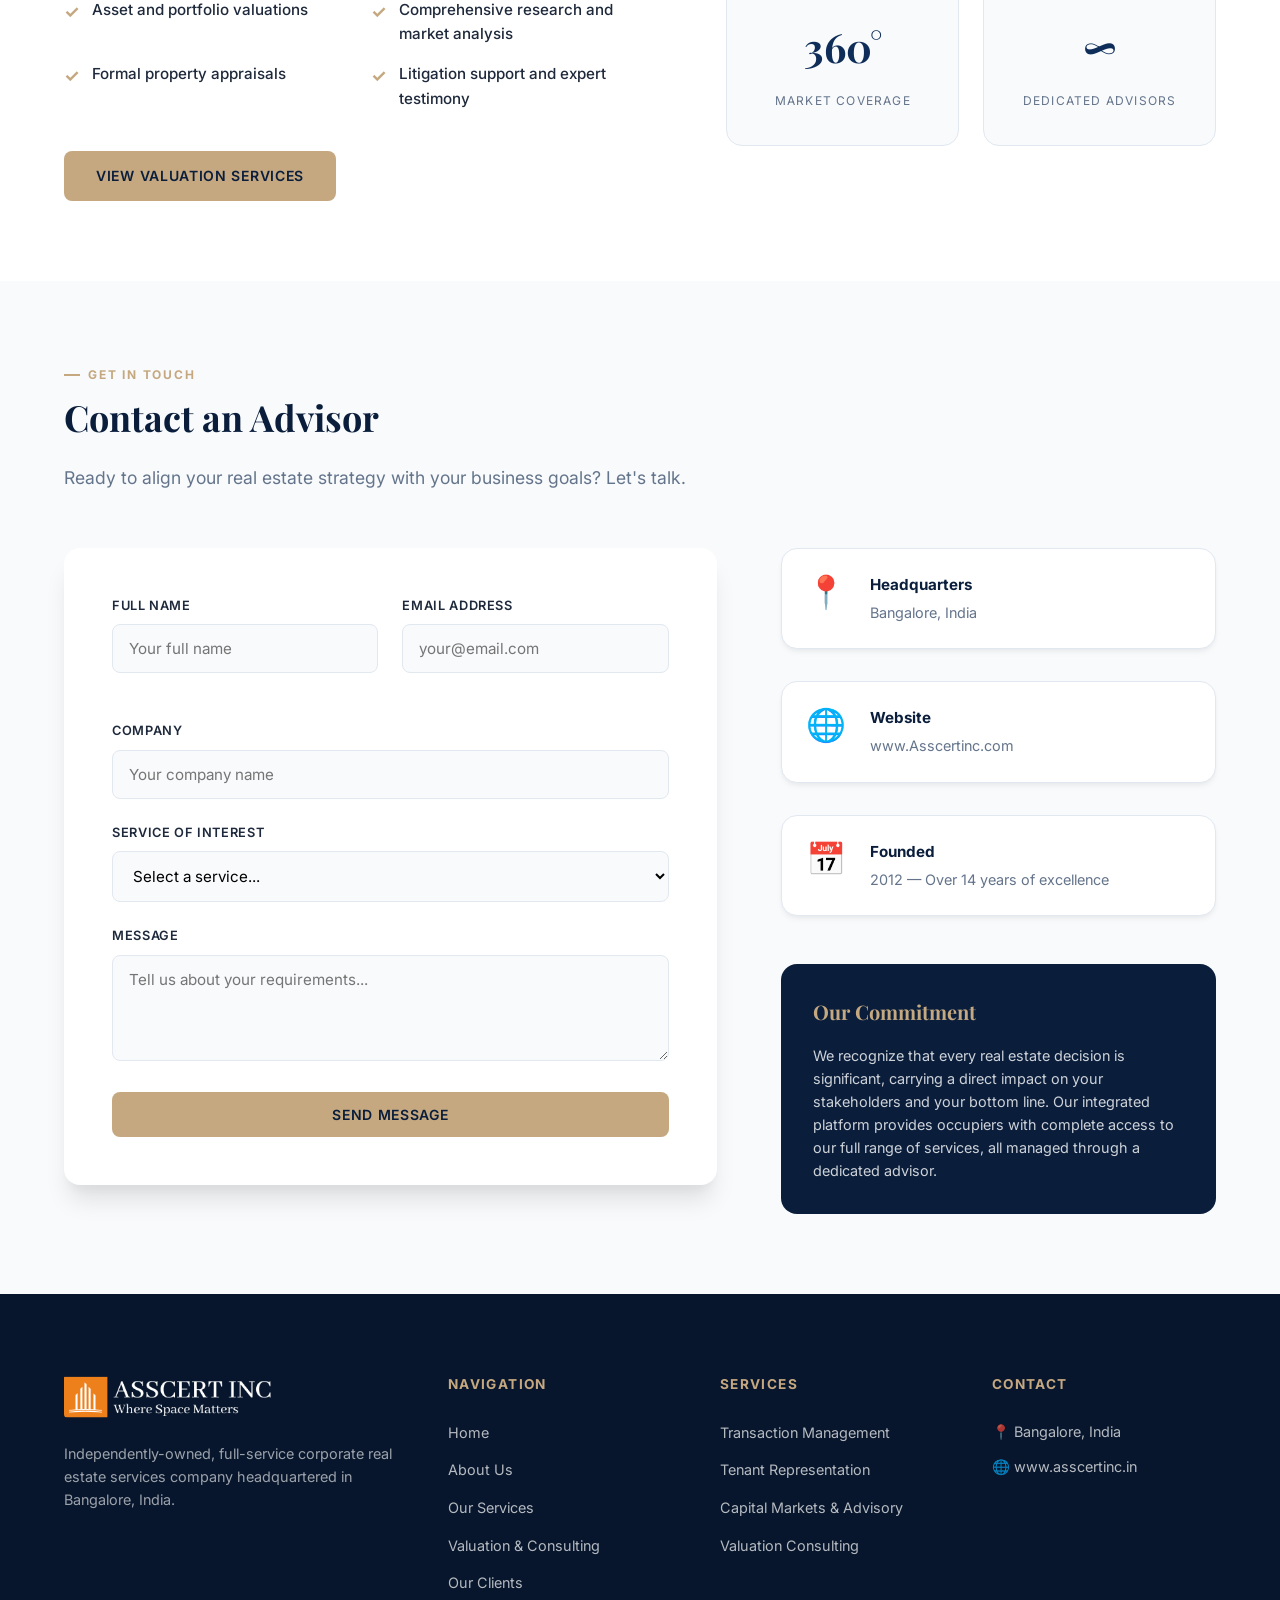
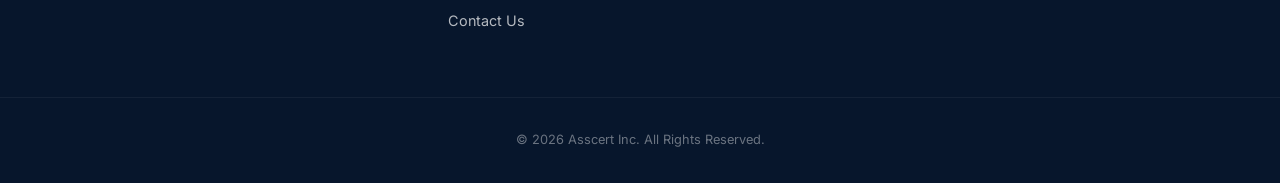
==== commit 770b3341: "Add files via upload renamed logo" ====
--- a/index.html
+++ b/index.html
@@ -4,9 +4,9 @@
 <head>
   <meta charset="UTF-8" />
   <meta name="viewport" content="width=device-width, initial-scale=1.0" />
-  <title>Ascert Inc. | Where Space Matters</title>
+  <title>Asscert Inc. | Where Space Matters</title>
   <meta name="description"
-    content="Ascert Inc. is an independently-owned, full-service corporate real estate services company headquartered in Bangalore, India. Intelligent, best-in-class solutions for your enterprise." />
+    content="Asscert Inc. is an independently-owned, full-service corporate real estate services company headquartered in Bangalore, India. Intelligent, best-in-class solutions for your enterprise." />
   <link rel="preconnect" href="https://fonts.googleapis.com" />
   <link rel="preconnect" href="https://fonts.gstatic.com" crossorigin />
   <link
@@ -21,7 +21,7 @@
   <header class="navbar" id="navbar">
     <div class="nav-container">
       <a href="index.html" class="nav-logo">
-        <img src="logo.png" alt="Ascert Inc." class="logo-img" />
+        <img src="logo.png" alt="Asscert Inc." class="logo-img" />
       </a>
 
       <nav class="nav-links" id="nav-links">
@@ -71,9 +71,9 @@
     <div class="container">
       <div class="welcome-grid">
         <div class="welcome-text">
-          <span class="section-badge">Welcome to Ascert Inc.</span>
+          <span class="section-badge">Welcome to Asscert Inc.</span>
           <h2 class="section-title">Redefining Corporate Real Estate</h2>
-          <p>Founded in 2012, Ascert Inc. is an independently-owned, full-service corporate real estate services company
+          <p>Founded in 2012, Asscert Inc. is an independently-owned, full-service corporate real estate services company
             headquartered in Bangalore, India.</p>
           <p>We provide value-added, client-centric real estate solutions to owners and occupiers of office, retail,
             industrial, and multi-residential properties. By combining an integrated team approach with deep expertise
@@ -243,7 +243,7 @@
             <div class="info-icon">🌐</div>
             <div>
               <strong>Website</strong>
-              <p>www.ascertinc.com</p>
+              <p>www.Asscertinc.com</p>
             </div>
           </div>
           <div class="info-card">
@@ -271,7 +271,7 @@
         <div class="footer-grid">
           <div class="footer-brand">
             <div class="nav-logo">
-              <img src="logo.png" alt="Ascert Inc." class="logo-img" />
+              <img src="logo.png" alt="Asscert Inc." class="logo-img" />
             </div>
             <p class="footer-desc">Independently-owned, full-service corporate real estate services company
               headquartered in Bangalore, India.</p>
@@ -299,14 +299,14 @@
           <div class="footer-contact">
             <h4>Contact</h4>
             <p>📍 Bangalore, India</p>
-            <p>🌐 www.ascertinc.com</p>
+            <p>🌐 www.asscertinc.in</p>
           </div>
         </div>
       </div>
     </div>
     <div class="footer-bottom">
       <div class="container">
-        <p>© 2026 Ascert Inc. All Rights Reserved.</p>
+        <p>© 2026 Asscert Inc. All Rights Reserved.</p>
       </div>
     </div>
   </footer>
--- a/style.css
+++ b/style.css
@@ -1670,7 +1670,8 @@
   .hamburger {
     display: flex;
   }
-  
+
+  /* --- NAV MOBILE --- */
   .nav-links {
     position: fixed;
     top: 0;
@@ -1686,69 +1687,144 @@
     transition: var(--transition-smooth);
     z-index: 1000;
   }
-  
+
   .nav-links.active {
     right: 0;
   }
-  
+
   .nav-link {
     font-size: 1.1rem;
     width: 100%;
   }
-  
+
   .nav-link.nav-cta {
     text-align: center;
     width: 100%;
     margin-top: 1rem;
   }
-  
+
+  /* --- LOGO MOBILE --- */
+  .logo-img {
+    height: 40px;
+  }
+
+  .navbar {
+    padding: 0.75rem 0;
+  }
+
+  /* --- HERO MOBILE --- */
+  .hero {
+    height: auto;
+    min-height: 100svh;
+    padding-top: 90px;
+    padding-bottom: 3rem;
+    align-items: flex-start;
+  }
+
+  .hero-content {
+    padding: 0 1.25rem;
+    text-align: center;
+  }
+
+  .hero-badge {
+    font-size: 0.7rem;
+    margin-bottom: 1rem;
+  }
+
+  .hero-headline {
+    font-size: 2.2rem;
+    line-height: 1.15;
+    margin-bottom: 1rem;
+  }
+
+  .hero-sub {
+    font-size: 1rem;
+    margin-bottom: 2rem;
+  }
+
+  .hero-actions {
+    flex-direction: column;
+    align-items: center;
+    gap: 1rem;
+    margin-bottom: 2.5rem;
+  }
+
+  .hero-actions .btn {
+    width: 100%;
+    max-width: 280px;
+    text-align: center;
+  }
+
+  .hero-stats {
+    display: flex;
+    flex-wrap: wrap;
+    justify-content: center;
+    gap: 1.25rem;
+    padding: 1rem 1.25rem;
+    width: 100%;
+  }
+
+  .stat-divider {
+    display: none;
+  }
+
+  .stat {
+    flex: 0 0 calc(50% - 0.625rem);
+  }
+
+  /* --- PAGE HERO (inner pages) MOBILE --- */
+  .page-hero {
+    padding: 100px 1.25rem 3rem;
+    min-height: auto;
+  }
+
+  .page-hero-content h1 {
+    font-size: 2rem;
+  }
+
+  .page-hero-content p {
+    font-size: 0.95rem;
+  }
+
+  /* --- GENERAL LAYOUT MOBILE --- */
   .welcome-grid, .valuation-inner, .contact-grid, .two-col {
     grid-template-columns: 1fr;
     gap: 3rem;
   }
-  
+
   .welcome-visual {
     order: -1;
   }
-  
+
   .welcome-card {
     left: 1rem;
     bottom: -1rem;
   }
-  
+
   .services-grid, .pillars-grid, .val-grid, .trust-grid {
     grid-template-columns: 1fr;
   }
-  
+
   .process-steps {
     flex-direction: column;
     align-items: center;
     gap: 2.5rem;
   }
-  
+
   .process-arrow {
     display: none;
   }
-  
+
   .footer-grid {
     grid-template-columns: 1fr;
     gap: 2.5rem;
   }
-  
-  .hero-headline {
-    font-size: 2.75rem;
-  }
-  
-  .hero-stats {
-    padding: 1rem 1.5rem;
-    gap: 1.5rem;
-  }
-  
+
   .form-row {
     grid-template-columns: 1fr;
     gap: 0;
   }
-  
+
   .capabilities-grid {
     grid-template-columns: 1fr;
   }
@@ -1761,3 +1837,42 @@
     grid-template-columns: repeat(2, 1fr);
   }
 }
+
+/* --- EXTRA SMALL PHONES (480px) --- */
+@media (max-width: 480px) {
+  .hero-headline {
+    font-size: 1.9rem;
+  }
+
+  .hero-sub {
+    font-size: 0.95rem;
+  }
+
+  .stat {
+    flex: 0 0 100%;
+  }
+
+  .clients-grid {
+    grid-template-columns: 1fr;
+  }
+
+  .wws-grid {
+    grid-template-columns: 1fr;
+  }
+
+  .nav-container {
+    padding: 0 1rem;
+  }
+
+  .logo-img {
+    height: 34px;
+  }
+
+  .cta-band h2 {
+    font-size: 1.5rem;
+  }
+
+  .section-title {
+    font-size: 1.6rem;
+  }
+}
